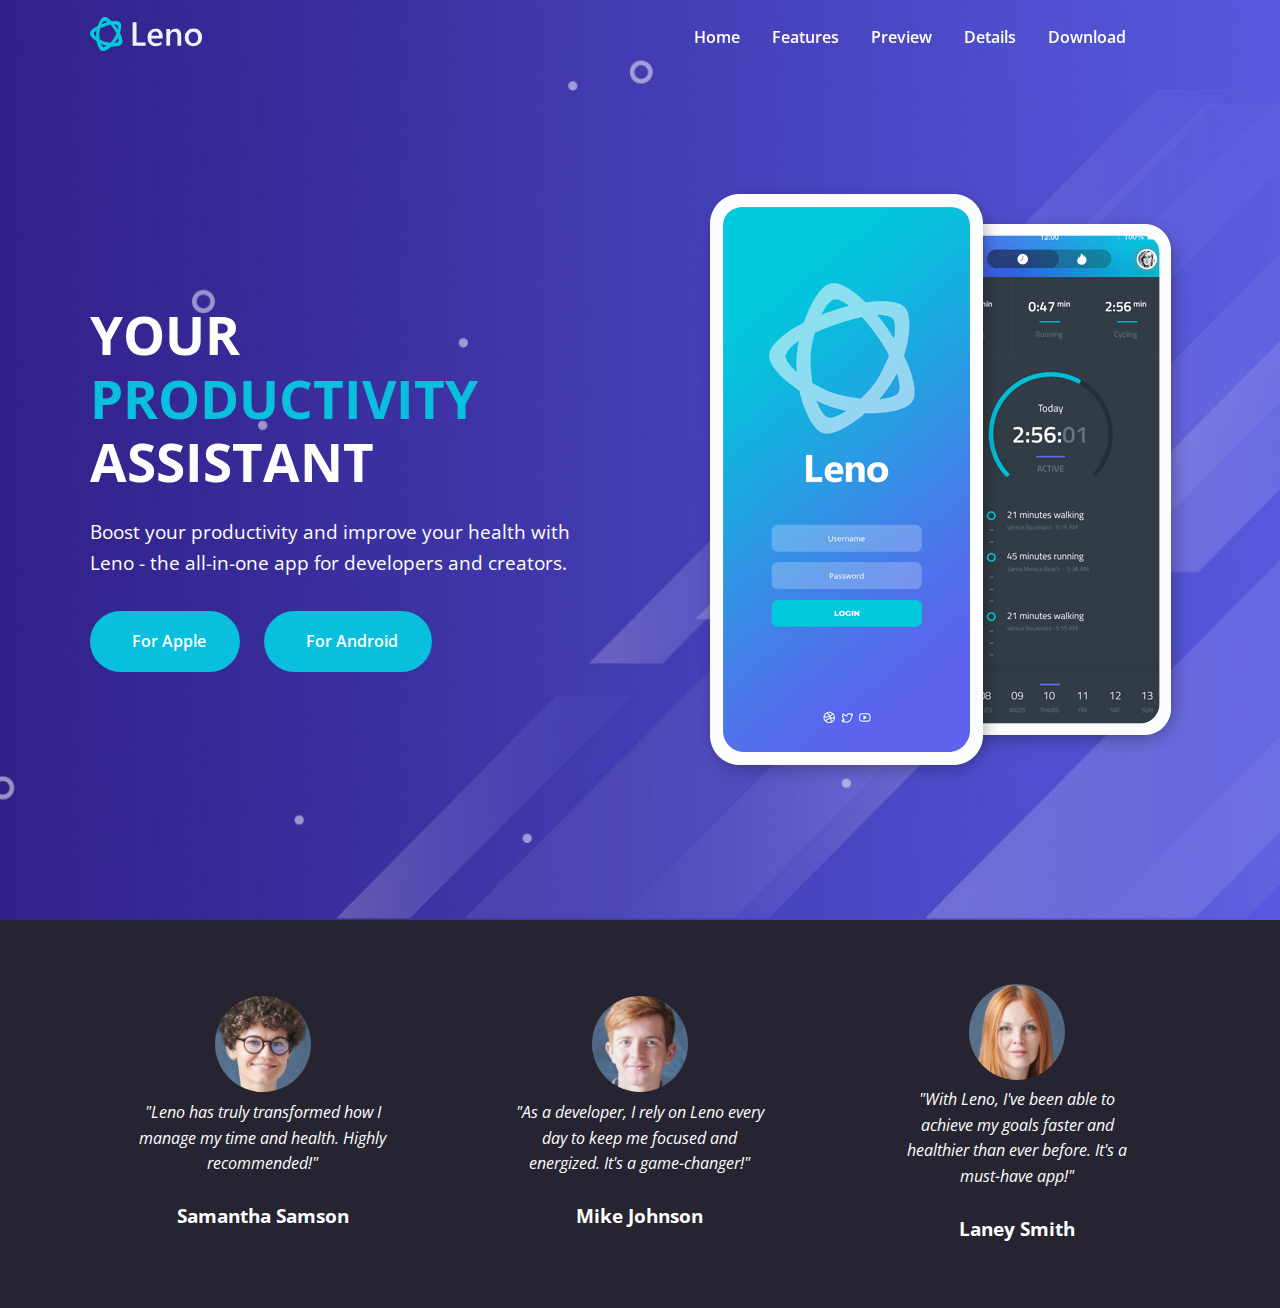
==== index.html @ 737c2b30 "feat: testimonials section added" ====
<!DOCTYPE html>
<html lang="en">

<head>
    <meta charset="UTF-8">
    <meta name="viewport" content="width=device-width, initial-scale=1.0">
    <link rel="preconnect" href="https://fonts.googleapis.com" />
    <link rel="preconnect" href="https://fonts.gstatic.com" crossorigin />
    <link href="https://fonts.googleapis.com/css2?family=Open+Sans:ital,wght@0,300..800;1,300..800&display=swap"
        rel="stylesheet" />
    <link rel="stylesheet" href="https://cdnjs.cloudflare.com/ajax/libs/font-awesome/6.5.1/css/all.min.css"
        integrity="sha512-DTOQO9RWCH3ppGqcWaEA1BIZOC6xxalwEsw9c2QQeAIftl+Vegovlnee1c9QX4TctnWMn13TZye+giMm8e2LwA=="
        crossorigin="anonymous" referrerpolicy="no-referrer" />
    <link rel="stylesheet" href="css/styles.css">
    <link rel="icon" href="images/favicon.png">
    <title>Leno App | Health & Productivity</title>
</head>

<body>
    <!-- Navbar -->
    <nav class="navbar">
        <div class="navbar__container container">
            <div class="navbar__logo">
                <img src="images/logo.svg" alt="Leno App">
            </div>

            <div class="navbar__menu">
                <ul class="navbar__menu-list">
                    <li class="navbar__menu-item">
                        <a href="#home" class="navbar__menu-link">Home</a>
                    </li>

                    <li class="navbar__menu-item">
                        <a href="#features" class="navbar__menu-link">Features</a>
                    </li>

                    <li class="navbar__menu-item">
                        <a href="#preview" class="navbar__menu-link">Preview</a>
                    </li>

                    <li class="navbar__menu-item">
                        <a href="#details" class="navbar__menu-link">Details</a>
                    </li>

                    <li class="navbar__menu-item">
                        <a href="#download" class="navbar__menu-link">Download</a>
                    </li>

                    <li class="navbar__menu-item">
                        <a href="#" class="navbar__menu-link navbar__menu-link--primary">
                            <i class="fa-brands fa-facebook"></i>
                        </a>
                    </li>

                    <li class="navbar__menu-item">
                        <a href="#" class="navbar__menu-link navbar__menu-link--primary">
                            <i class="fa-brands fa-twitter"></i>
                        </a>
                    </li>

                </ul>
            </div>

            <!-- Mobile Menu -->
            <div class="navbar__mobile-menu">
                <!-- Hamburger Button -->
                <div class="navbar__mobile-menu-toggle">
                    <i class="fas fa-bars fa-2x"></i>
                </div>

                <!-- Mobile Menu Items -->
                <div class="navbar__mobile-menu-items">
                    <ul class="navbar__mobile-menu-list">
                        <li class="navbar__mobile-menu-item">
                            <a href="#home" class="navbar__mobile-menu-link">Home</a>
                        </li>
                        <li class="navbar__mobile-menu-item">
                            <a href="#features" class="navbar__mobile-menu-link">Features</a>
                        </li>
                        <li class="navbar__mobile-menu-item">
                            <a href="#preview" class="navbar__mobile-menu-link">Preview</a>
                        </li>
                        <li class="navbar__mobile-menu-item">
                            <a href="#details" class="navbar__mobile-menu-link">Details</a>
                        </li>
                        <li class="navbar__mobile-menu-item">
                            <a href="#download" class="navbar__mobile-menu-link">Download</a>
                        </li>
                        <li class="navbar__mobile-menu-item">
                            <a href="#" class="navbar__mobile-menu-link navbar__mobile-menu-link--primary">
                                <i class="fa-brands fa-facebook fa-2x"></i>
                            </a>
                        </li>
                        <li class="navbar__mobile-menu-item">
                            <a href="#" class="navbar__mobile-menu-link navbar__mobile-menu-link--primary">
                                <i class="fa-brands fa-twitter fa-2x"></i>
                            </a>
                        </li>
                    </ul>
                </div>
            </div>
        </div>
    </nav>

    <!-- Hero -->
    <header class="hero">
        <div class="hero__container container">
            <div class="hero__content">
                <h1 class="hero__title">
                    Your <span class="hero__title--primary">productivity</span> assistant
                </h1>
                <p class="hero__description">Boost your productivity and improve your health with Leno - the all-in-one
                    app for developers and creators.</p>

                <div class="hero__buttons">
                    <a href="#download" class="hero__button btn">
                        <i class="fa-brands fa-apple"></i> For Apple
                    </a>
                    <a href="#download" class="hero__button btn">
                        <i class="fa-brands fa-android"></i> For Android
                    </a>
                </div>
            </div>

            <div class="hero__image">
                <img src="images/header-smartphones.png" alt="Leno App">
            </div>
        </div>
    </header>

    <!-- Testimonials -->
    <section class="testimonials" id="testimonials">
        <div class="testimonials__container container">
            <div class="testimonials__card">
                <div class="testimonials__card-image">
                    <img src="images/testimonial-1.jpg" alt="Testimonials 1">
                </div>
                <div class="testimonials__card-content">
                    <p class="testimonials__card-text">
                        "Leno has truly transformed how I manage my time and health. Highly recommended!"
                    </p>
                    <h3 class="testimonials__card-title">Samantha Samson</h3>
                </div>
            </div>

            <div class="testimonials__card">
                <div class="testimonials__card-image">
                    <img src="images/testimonial-2.jpg" alt="Testimonials 2">
                </div>
                <div class="testimonials__card-content">
                    <p class="testimonials__card-text">
                        "As a developer, I rely on Leno every day to keep me focused and energized. It's a
                        game-changer!"
                    </p>
                    <h3 class="testimonials__card-title">Mike Johnson</h3>
                </div>
            </div>

            <div class="testimonials__card">
                <div class="testimonials__card-image">
                    <img src="images/testimonial-3.jpg" alt="Testimonials 3">
                </div>
                <div class="testimonials__card-content">
                    <p class="testimonials__card-text">
                        "With Leno, I've been able to achieve my goals faster and healthier than ever before. It's a
                        must-have app!"
                    </p>
                    <h3 class="testimonials__card-title">Laney Smith</h3>
                </div>
            </div>
        </div>
    </section>
    <script src="js/script.js"></script>
</body>

</html>
---- css/styles.css ----
/* Reset */
*,
*::before,
*::after {
  margin: 0;
  padding: 0;
  box-sizing: border-box;
}

/* Variables */
:root {
  --primary-color: #08c0dd;
  --secondary-color: #262431;
  --tetiary-color: #2f2c3d;
}

html,
body {
  font-family: "Open Sans", sans-serif;
  background: var(--secondary-color);
  color: #fff;
  line-height: 1.6;
  scroll-behavior: smooth;
}

a {
  color: #fff;
  text-decoration: none;
}

ul {
  list-style: none;
}

/* Utility Classes */
.container {
  max-width: 1100px;
  margin: 0 auto;
}

.btn {
  padding: 0.5rem 2rem;
  background-color: var(--primary-color);
  border: 2px solid transparent;
  color: #fff;
  font-weight: 600;
  border-radius: 50px;
  transition: background-color 0.3s ease;
}

.btn:hover {
  background-color: var(--secondary-color);
  border: 2px solid var(--primary-color);
}

/* Navbar */
.navbar {
  padding: 1rem 2rem;
  background: transparent;
  position: fixed;
  top: 0;
  left: 0;
  right: 0;
  z-index: 1000;
  transition: background-color 0.3s ease-in-out;
}

.navbar__container {
  display: flex;
  justify-content: space-between;
  align-items: center;
}

.navbar__logo img {
  width: 112px;
  height: 36px;
}

.navbar.navbar--scroll {
  background-color: rgba(38, 36, 49, 0.8);
  backdrop-filter: blur(10px);
}

.navbar__menu-list {
  display: flex;
  align-items: center;
  gap: 2rem;
  font-weight: 600;
}

.navbar__mobile-menu-items {
  transform: translate(100%);
  position: absolute;
  top: 100%;
  left: 0;
  width: 100%;
  background: var(--secondary-color);
  opacity: 0.95;
  padding: 3rem 2rem;
  text-align: center;
  box-shadow: 0 2px 5px rgba(0, 0, 0, 0.1);
  transition: transform 0.3s ease;
  border-top: 1px solid rgba(255, 255, 255, 0.1);
}

.navbar__mobile-menu-list {
  display: flex;
  flex-direction: column;
  gap: 2rem;
  font-size: 1.2rem;
}

.navbar__menu-link:hover,
.navbar__mobile-menu-link:hover {
  color: var(--primary-color);
}

.navbar__menu-link--primary,
.navbar__mobile-menu-link--primary {
  color: var(--primary-color);
}

.navbar__menu-link--primary:hover,
.navbar__mobile-menu-link--primary:hover {
  color: #fff;
}

.navbar__mobile-menu {
  display: none;
  cursor: pointer;
}

/* Hero */
.hero {
  padding: 11.5rem 2rem 8rem;
  background: linear-gradient(rgba(0, 0, 0, 0), rgba(0, 0, 0, 0)),
    url("../images/header-background.jpg") center center/cover no-repeat;
}

.hero__container {
  display: flex;
  justify-content: space-between;
  align-items: center;
  gap: 2rem;
}

.hero__content {
  max-width: 500px;
}

.hero__title {
  font-size: 3.3rem;
  text-transform: uppercase;
  font-weight: 700;
  line-height: 1.2;
}

.hero__title--primary {
  color: var(--primary-color);
}

.hero__description {
  margin-top: 1.5rem;
  font-size: 1.2rem;
  line-height: 1.6;
}

.hero__image img {
  width: 100%;
  max-width: 500px;
}

.hero__buttons {
  display: flex;
  align-items: center;
  gap: 1.5rem;
  margin-top: 2rem;
}

.hero__button {
  padding: 1rem 2rem;
}

.hero__button i {
  margin-right: 0.5rem;
}

/* Testimonials */
.testimonials {
  padding: 4rem 2rem;
  text-align: center;
}

.testimonials__container {
  display: grid;
  grid-template-columns: repeat(3, 1fr);
  gap: 2rem;
  align-items: center;
  justify-content: center;
}

.testimonials__card {
  padding: 0 3rem;
}

.testimonials__card-image img {
  width: 96px;
  height: 96px;
  margin-right: auto;
  margin-left: auto;
  border-radius: 50%;
}

.testimonials__card-text {
  font-style: italic;
  margin-bottom: 1.5rem;
}

/* Screens less than 992px */
@media (max-width: 992px) {
  .hero {
    padding-top: 10rem;
    text-align: center;
  }

  .hero__container {
    flex-direction: column;
  }

  .hero__title {
    font-size: 2.3rem;
  }

  .hero .hero__buttons {
    flex-direction: column;
    gap: 1rem;
    margin: 3rem auto;
  }

  .hero .hero__button {
    width: 100%;
  }

  .testimonials__container {
    grid-template-columns: repeat(2, 1fr);
  }

  .testimonials__card {
    padding: 0 1.5rem;
  }

  .testimonials__card:nth-child(3) {
    display: none;
  }
}

/* Screens less than 768px */
@media screen and (max-width: 768px) {
  .navbar__menu {
    display: none;
  }

  .navbar__mobile-menu {
    display: block;
  }

  .navbar__mobile-menu-toggle {
    display: block;
    padding: 10px;
  }

  .navbar__mobile-menu-items.active {
    transform: translateX(0);
  }

  .testimonials__container {
    grid-template-columns: 1fr;
  }

  .testimonials__card:nth-child(2) {
    display: none;
  }
}
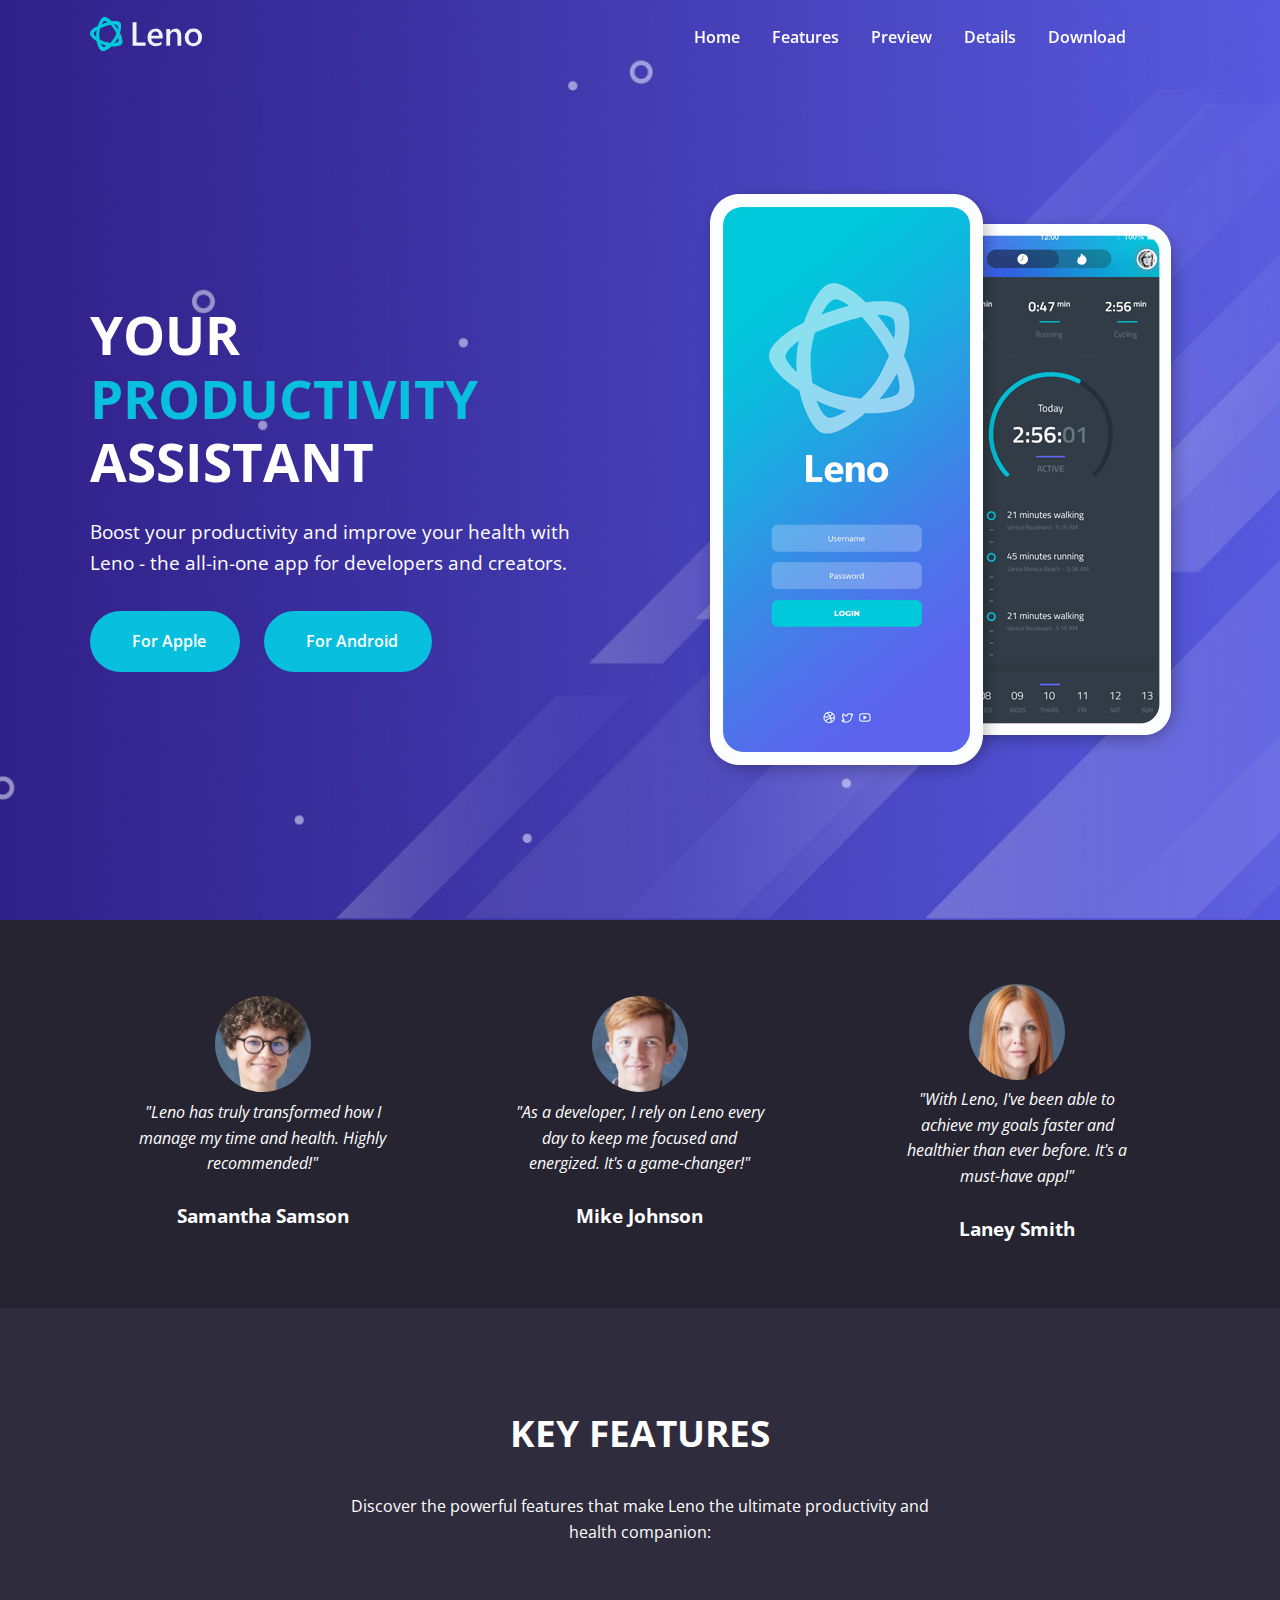
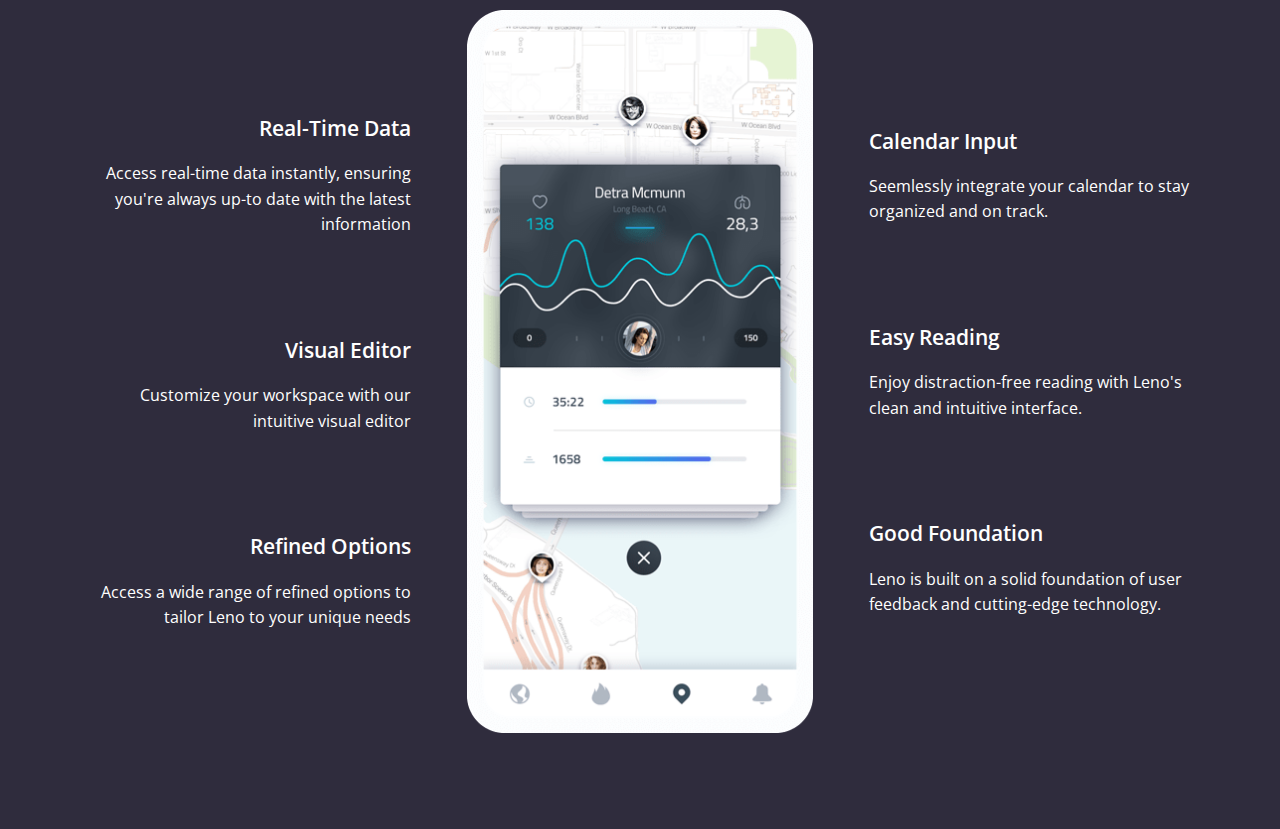
==== commit 61e10404: "feat: features section added" ====
--- a/index.html
+++ b/index.html
@@ -170,6 +170,93 @@
             </div>
         </div>
     </section>
+
+    <!-- Features -->
+    <section class="features" id="features">
+        <div class="features__container container">
+            <div class="features__content">
+                <h2 class="features__title">Key Features</h2>
+                <p class="features__description">Discover the powerful features that make Leno the ultimate productivity
+                    and health companion:</p>
+
+                <div class="features__grid">
+                    <div class="features__grid-column features__grid-column-left">
+                        <div class="features__grid-item">
+                            <div class="features__grid-item-text">
+                                <h4 class="features__grid-item-text-title">Real-Time Data</h4>
+                                <p class="features__grid-item-text-description">Access real-time data instantly,
+                                    ensuring you're always up-to date with the latest information</p>
+                            </div>
+                            <div class="features__grid-item-icon">
+                                <i class="fas fa-rocket fa-4x"></i>
+                            </div>
+                        </div>
+
+                        <div class="features__grid-item">
+                            <div class="features__grid-item-text">
+                                <h4 class="features__grid-item-text-title">Visual Editor</h4>
+                                <p class="features__grid-item-text-description">Customize your workspace with our
+                                    intuitive visual editor</p>
+                            </div>
+                            <div class="features__grid-item-icon">
+                                <i class="fas fa-code fa-4x"></i>
+                            </div>
+                        </div>
+
+                        <div class="features__grid-item">
+                            <div class="features__grid-item-text">
+                                <h4 class="features__grid-item-text-title">Refined Options</h4>
+                                <p class="features__grid-item-text-description">Access a wide range of refined options
+                                    to tailor Leno to your unique needs</p>
+                            </div>
+                            <div class="features__grid-item-icon">
+                                <i class="fas fa-gem fa-4x"></i>
+                            </div>
+                        </div>
+                    </div>
+
+                    <div class="features__grid-column features__grid-column-center">
+                        <img src="images/features-smartphone-1.png" alt="">
+                    </div>
+
+                    <div class="features__grid-column features__grid-column-right">
+                        <div class="features__grid-item">
+                            <div class="features__grid-item-text">
+                                <h4 class="features__grid-item-text-title">Calendar Input</h4>
+                                <p class="features__grid-item-text-description">Seemlessly integrate your calendar to
+                                    stay organized and on track.
+                            </div>
+                            <div class="features__grid-item-icon">
+                                <i class="fas fa-calendar fa-4x"></i>
+                            </div>
+                        </div>
+
+                        <div class="features__grid-item">
+                            <div class="features__grid-item-text">
+                                <h4 class="features__grid-item-text-title">Easy Reading</h4>
+                                <p class="features__grid-item-text-description">Enjoy distraction-free reading with
+                                    Leno's clean and intuitive interface.
+                            </div>
+                            <div class="features__grid-item-icon">
+                                <i class="fas fa-book fa-4x"></i>
+                            </div>
+                        </div>
+
+                        <div class="features__grid-item">
+                            <div class="features__grid-item-text">
+                                <h4 class="features__grid-item-text-title">Good Foundation</h4>
+                                <p class="features__grid-item-text-description">Leno is built on a solid foundation of
+                                    user feedback and cutting-edge technology.
+                            </div>
+                            <div class="features__grid-item-icon">
+                                <i class="fas fa-cube fa-4x"></i>
+                            </div>
+                        </div>
+                    </div>
+                </div>
+            </div>
+        </div>
+    </section>
     <script src="js/script.js"></script>
 </body>
 
--- a/css/styles.css
+++ b/css/styles.css
@@ -216,6 +216,72 @@
   margin-bottom: 1.5rem;
 }
 
+/* Features */
+.features {
+  background-color: var(--tetiary-color);
+  padding: 6rem 2rem;
+}
+
+.features__container {
+  text-align: center;
+}
+
+.features__title {
+  font-size: 2.3rem;
+  margin-bottom: 2rem;
+  text-transform: uppercase;
+}
+
+.features__description {
+  max-width: 600px;
+  margin: 1rem auto 4rem;
+}
+
+.features__grid {
+  display: grid;
+  grid-template-columns: repeat(3, 1fr);
+  gap: 2rem;
+}
+
+.features__grid-column {
+  display: flex;
+  flex-direction: column;
+  align-items: center;
+  justify-content: center;
+  gap: 6rem;
+}
+
+.features__grid-item {
+  display: flex;
+  gap: 1.5rem;
+  align-items: center;
+  justify-content: start;
+  text-align: right;
+}
+
+.features__grid-item-text-title {
+  font-size: 1.3rem;
+  font-weight: 600;
+  margin-bottom: 1rem;
+}
+
+.features__grid-item-icon {
+  margin-top: 2rem;
+}
+
+.features__grid-item i {
+  color: var(--primary-color);
+}
+
+.features__grid-column-center img {
+  width: 100%;
+}
+
+.features__grid-column-right .features__grid-item {
+  flex-direction: row-reverse;
+  text-align: left;
+}
+
 /* Screens less than 992px */
 @media (max-width: 992px) {
   .hero {
@@ -252,6 +318,44 @@
   .testimonials__card:nth-child(3) {
     display: none;
   }
+
+  .features__grid {
+    grid-template-columns: 1fr;
+  }
+
+  .features__grid-column {
+    gap: 3rem;
+  }
+
+  .features__grid-column-left,
+  .features__grid-column-right {
+    order: 2;
+    margin-bottom: 2rem;
+  }
+
+  .features__grid-column-center {
+    order: 1;
+    margin-bottom: 3rem;
+  }
+
+  .features__grid-item {
+    text-align: center;
+    flex-direction: column-reverse;
+    max-width: 400px;
+  }
+
+  .features__grid-column-right .features__grid-item {
+    text-align: center;
+    flex-direction: column-reverse;
+  }
+
+  .features__grid-item-icon {
+    margin: 0 auto;
+  }
+
+  .features__grid-column-center img {
+    max-width: 300px;
+  }
 }
 
 /* Screens less than 768px */
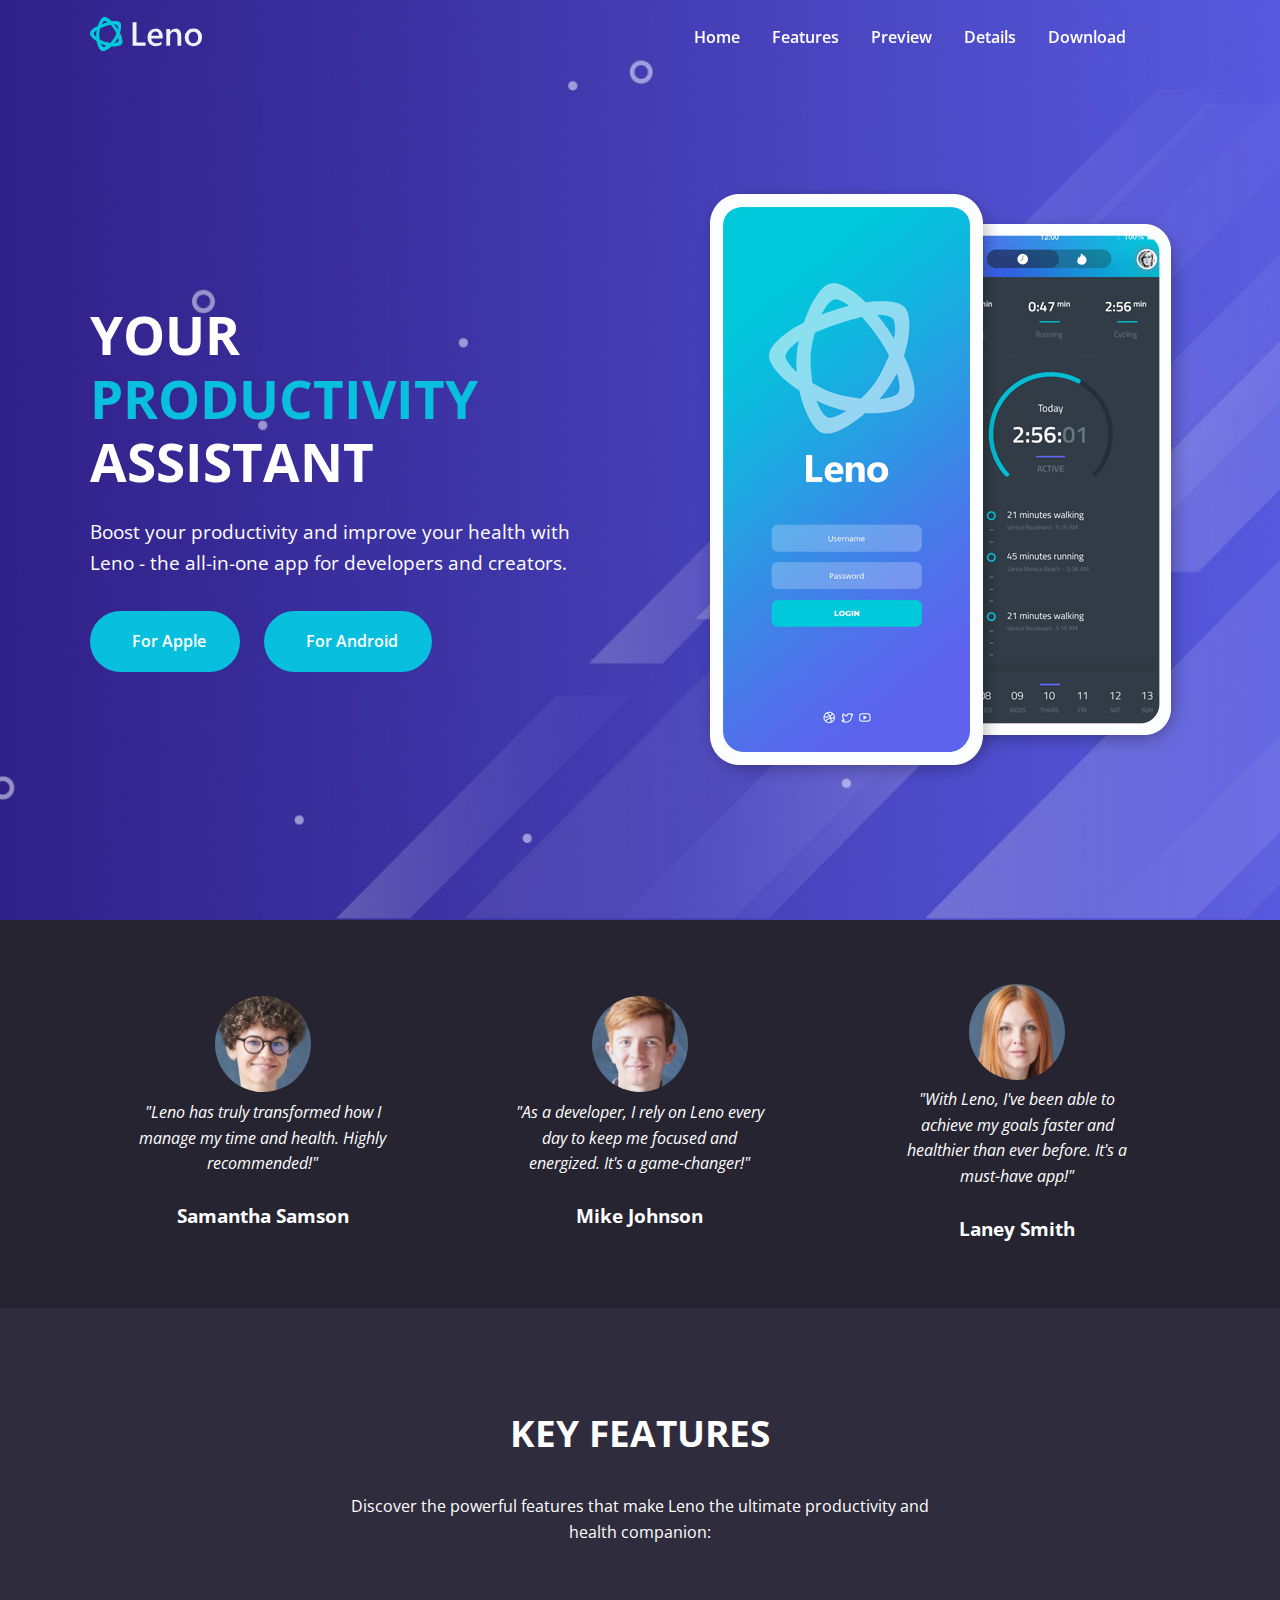
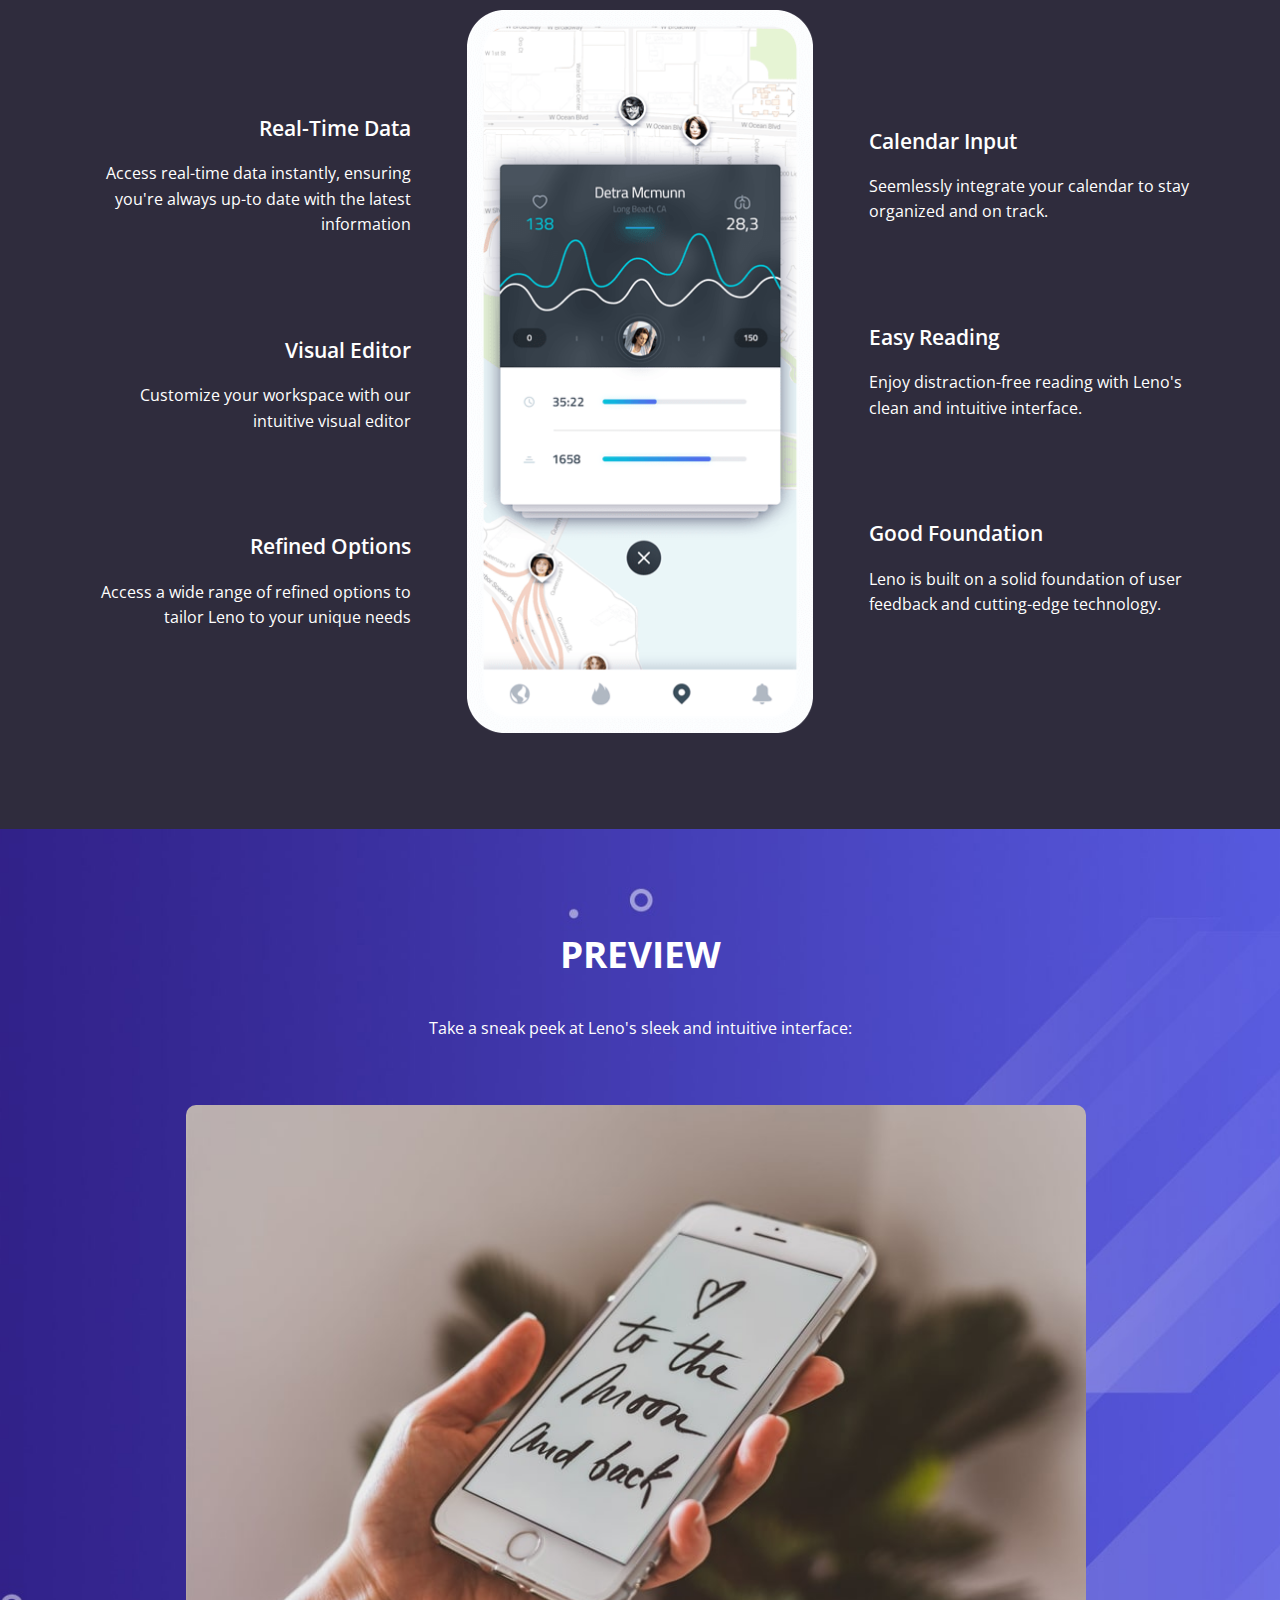
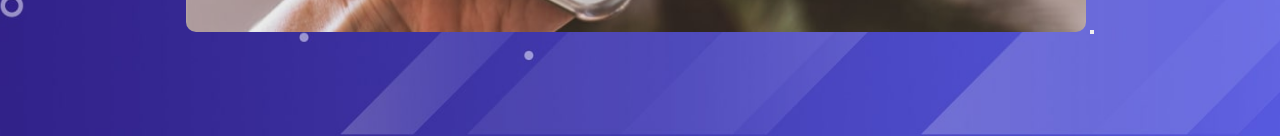
==== commit ab1f012e: "feat: preview section added" ====
--- a/index.html
+++ b/index.html
@@ -257,6 +257,27 @@
             </div>
         </div>
     </section>
+
+    <!-- Preview -->
+    <section class="preview" id="preview">
+        <div class="preview__container container">
+            <div class="preview__content">
+                <h2 class="preview__title">Preview</h2>
+                <p class="preview__description">Take a sneak peek at Leno's sleek and intuitive interface:</p>
+                <div class="preview__image-container">
+                    <div class="preview__video-wrapper">
+                        <img src="images/video-frame.jpg" alt="alternative">
+
+                        <button class="preview__video-button">
+                            <span class="preview__video-play-button">
+                                <span></span>
+                            </span>
+                        </button>
+                    </div>
+                </div>
+            </div>
+        </div>
+    </section>
     <script src="js/script.js"></script>
 </body>
 
--- a/css/styles.css
+++ b/css/styles.css
@@ -282,6 +282,38 @@
   text-align: left;
 }
 
+/* Preview */
+.preview {
+  background: url("../images/video-background.jpg") center center/cover
+    no-repeat;
+}
+
+.preview__container {
+  padding: 6rem 2rem;
+  text-align: center;
+}
+
+.preview__title {
+  font-size: 2.3rem;
+  margin-bottom: 2rem;
+  text-transform: uppercase;
+}
+
+.preview__description {
+  max-width: 600px;
+  margin: 1rem auto 4rem;
+}
+
+.preview__vide-wrapper {
+  position: relative;
+}
+
+.preview__video-wrapper img {
+  width: 100%;
+  max-width: 900px;
+  border-radius: 10px;
+}
+
 /* Screens less than 992px */
 @media (max-width: 992px) {
   .hero {
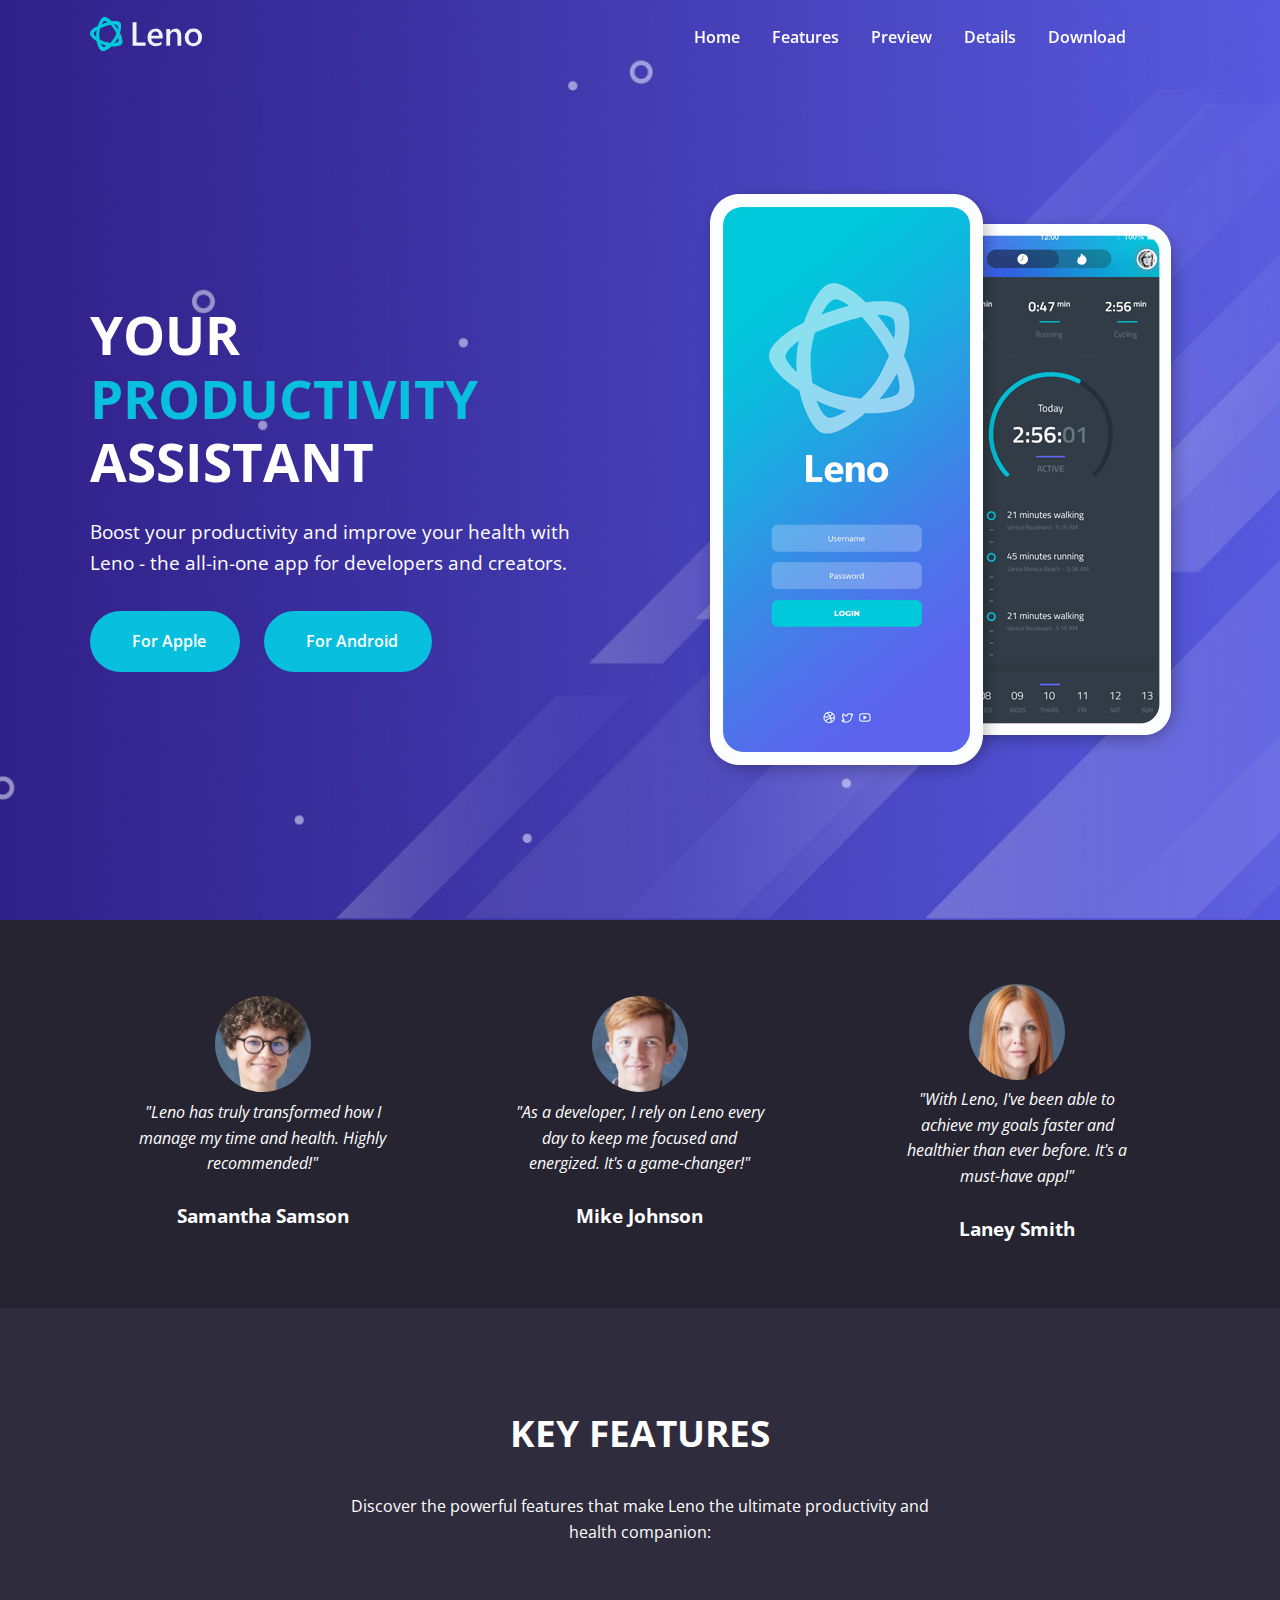
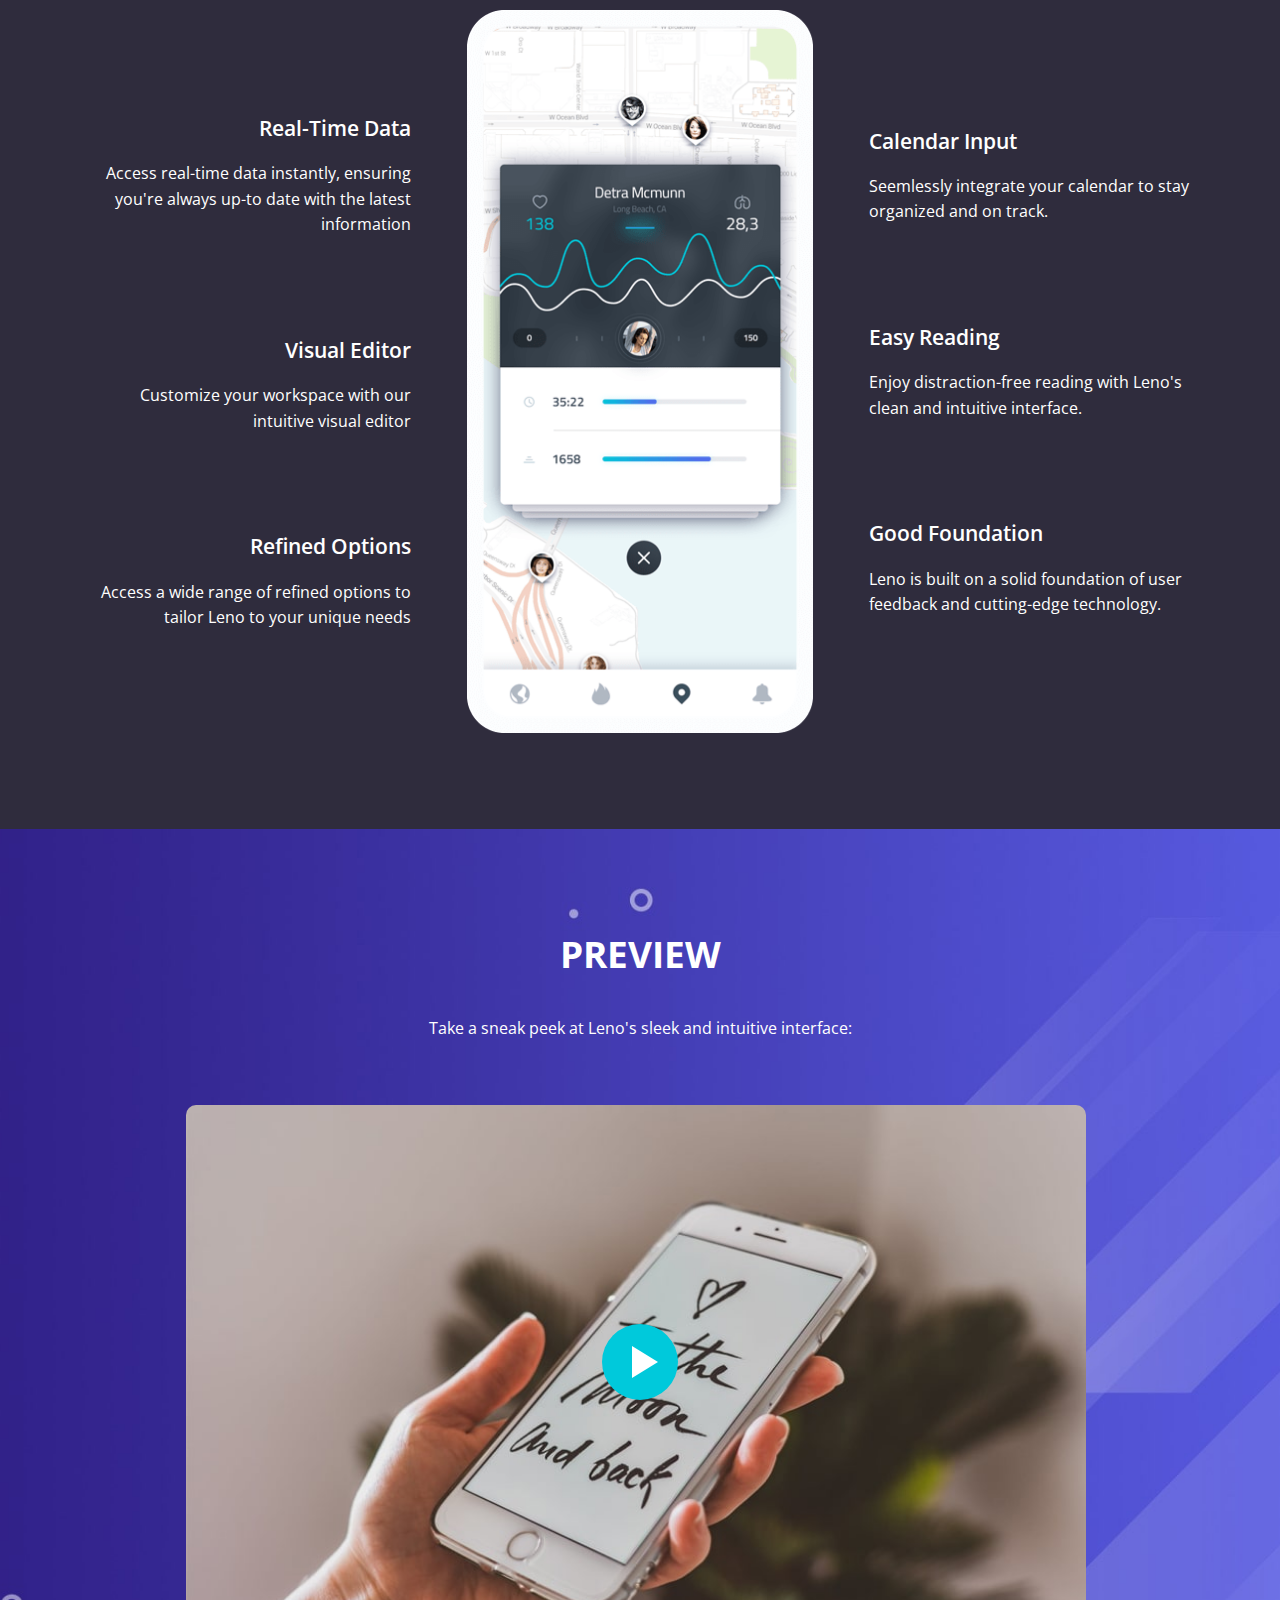
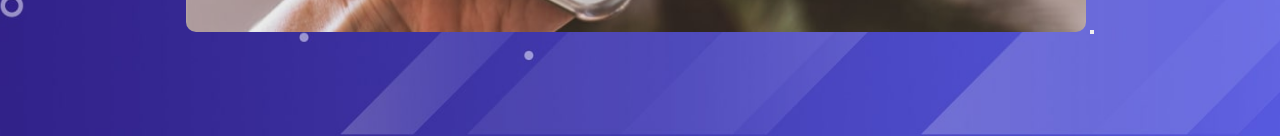
==== commit 08b2ee31: "feat: modal added" ====
--- a/index.html
+++ b/index.html
@@ -258,6 +258,15 @@
         </div>
     </section>
 
+
+    <!-- Modal -->
+    <div id="videoModal" class="modal">
+        <div class="modal__content">
+            <span class="modal__close-button">&times;</span>
+            <iframe src="" id="videoPlayer" height="315" width="560" frameborder="0" allowfullscreen></iframe>
+        </div>
+    </div>
+
     <!-- Preview -->
     <section class="preview" id="preview">
         <div class="preview__container container">
--- a/css/styles.css
+++ b/css/styles.css
@@ -304,7 +304,7 @@
   margin: 1rem auto 4rem;
 }
 
-.preview__vide-wrapper {
+.preview__video-wrapper {
   position: relative;
 }
 
@@ -312,6 +312,107 @@
   width: 100%;
   max-width: 900px;
   border-radius: 10px;
+}
+
+/* Play Button */
+.preview__video-play-button {
+  position: absolute;
+  z-index: 10;
+  top: 48%;
+  left: 50%;
+  display: block;
+  box-sizing: content-box;
+  width: 2rem;
+  height: 2.75rem;
+  padding: 1.125rem 1.25rem 1.125rem 1.75rem;
+  border-radius: 50%;
+  cursor: pointer;
+  transform: translateX(-50%) translateY(-50%);
+}
+
+.preview__video-play-button::after {
+  content: "";
+  position: absolute;
+  z-index: 1;
+  top: 50%;
+  left: 50%;
+  display: block;
+  width: 4.375rem;
+  height: 4.375rem;
+  border-radius: 50%;
+  background: #00c9db;
+  transition: all 200ms;
+  transform: translateX(-50%) translateY(-50%);
+}
+
+.preview__video-play-button span {
+  position: relative;
+  display: block;
+  z-index: 3;
+  top: 0.375rem;
+  left: 0.25rem;
+  width: 0;
+  height: 0;
+  border-left: 1.625rem solid #fff;
+  border-top: 1rem solid transparent;
+  border-bottom: 1rem solid transparent;
+}
+
+.preview__video-play-button::before {
+  content: "";
+  position: absolute;
+  z-index: 0;
+  top: 50%;
+  left: 50%;
+  display: block;
+  width: 4.75rem;
+  height: 4.75rem;
+  border-radius: 50%;
+  background: #00c9db;
+  animation: pulse-border 1500ms ease-out infinite;
+  transform: translateX(-50%) translateY(-50%);
+}
+
+@keyframes pulse-border {
+  0% {
+    transform: translateX(-50%) translateY(-50%) translateZ(0) scale(1);
+    opacity: 1;
+  }
+  100% {
+    transform: translateX(-50%) translateY(-50%) translateZ(0) scale(1.5);
+    opacity: 0;
+  }
+}
+
+/* Modal */
+.modal {
+  display: none;
+  position: fixed;
+  z-index: 999;
+  left: 0;
+  top: 0;
+  width: 100%;
+  height: 100%;
+  overflow: auto;
+  background-color: rgba(0, 0, 0, 0.5);
+}
+
+.modal__content {
+  background-color: rgba(0, 0, 0, 0.5);
+  margin: 10% auto;
+  padding: 20px;
+  border: 1px solid #888;
+  border-radius: 10px;
+  max-width: 600px;
+  position: relative;
+}
+
+.modal__close-button {
+  position: absolute;
+  top: 10px;
+  right: 20px;
+  font-size: 40px;
+  cursor: pointer;
 }
 
 /* Screens less than 992px */
@@ -416,4 +517,14 @@
   .testimonials__card:nth-child(2) {
     display: none;
   }
-}
+
+  .modal__content {
+    margin: 40% auto;
+    padding: 10px;
+    width: 90%;
+  }
+
+  .modal__content iframe {
+    width: 100%;
+  }
+}
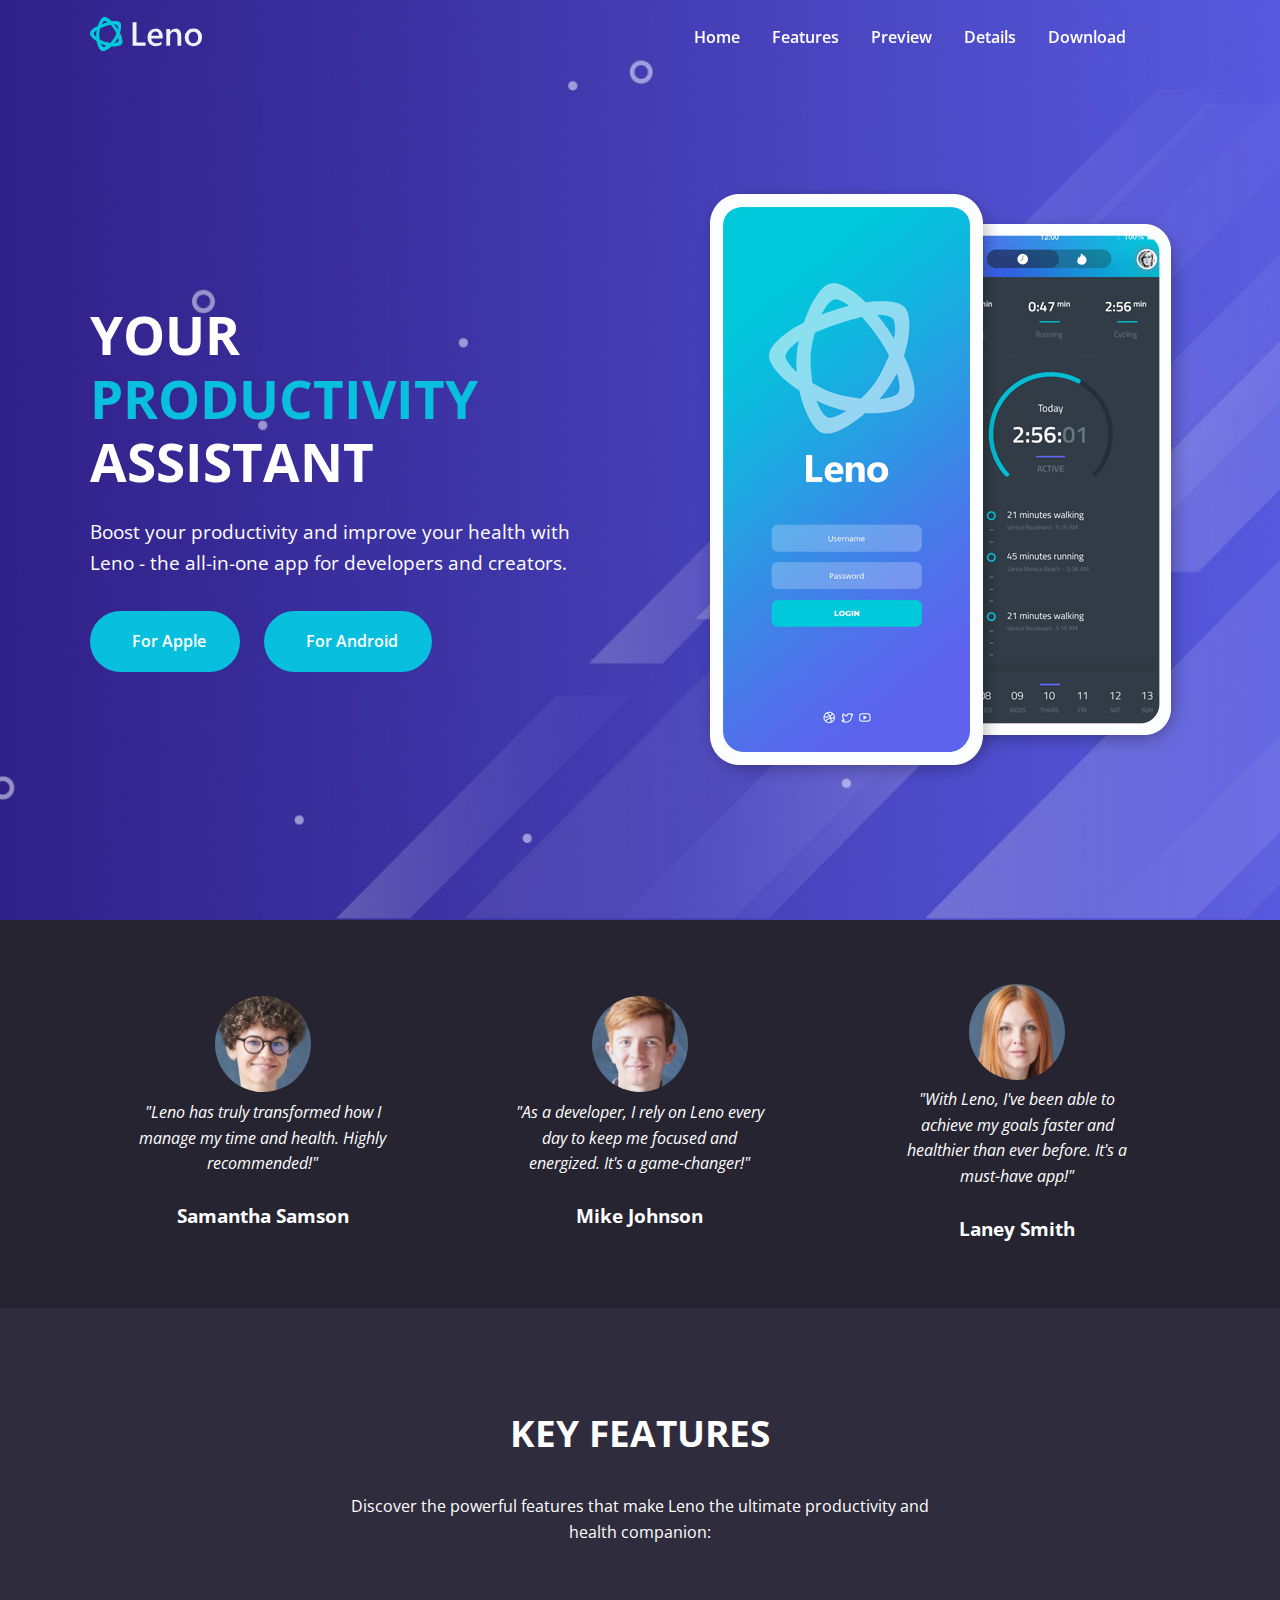
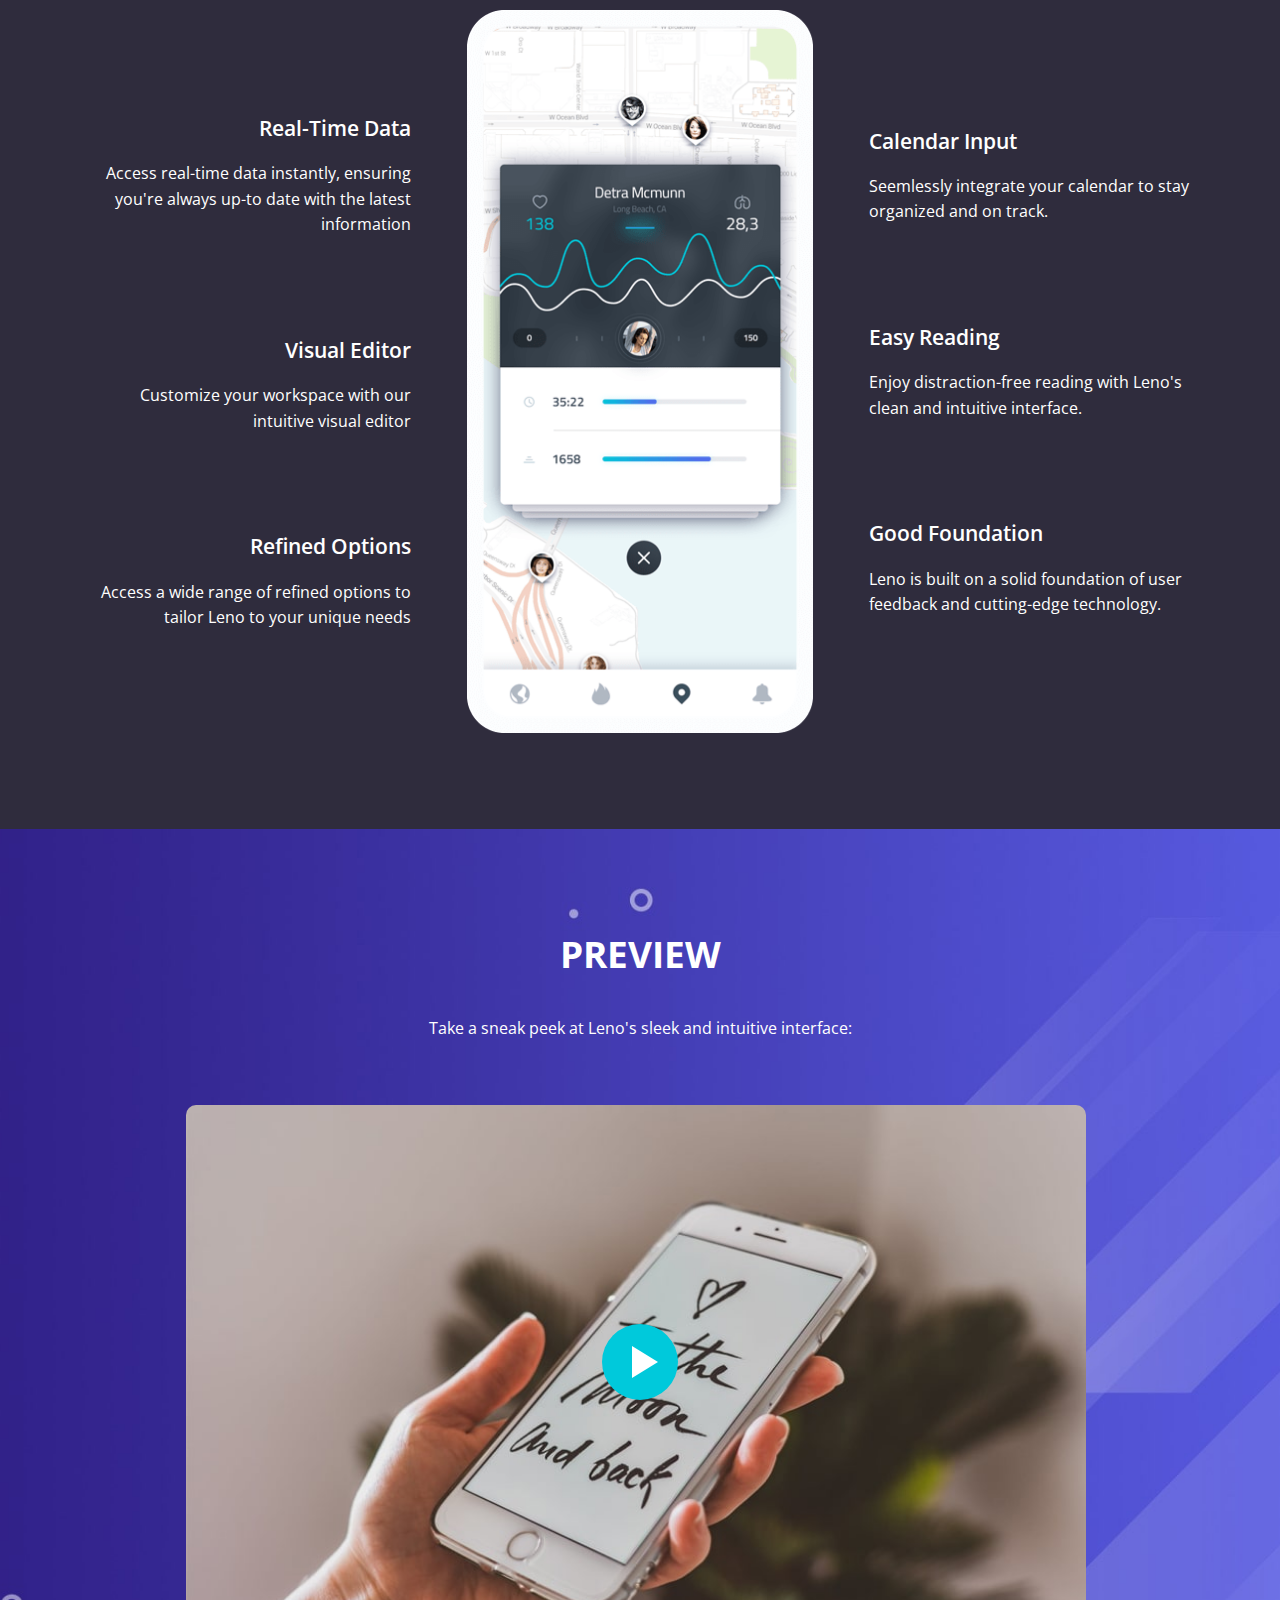
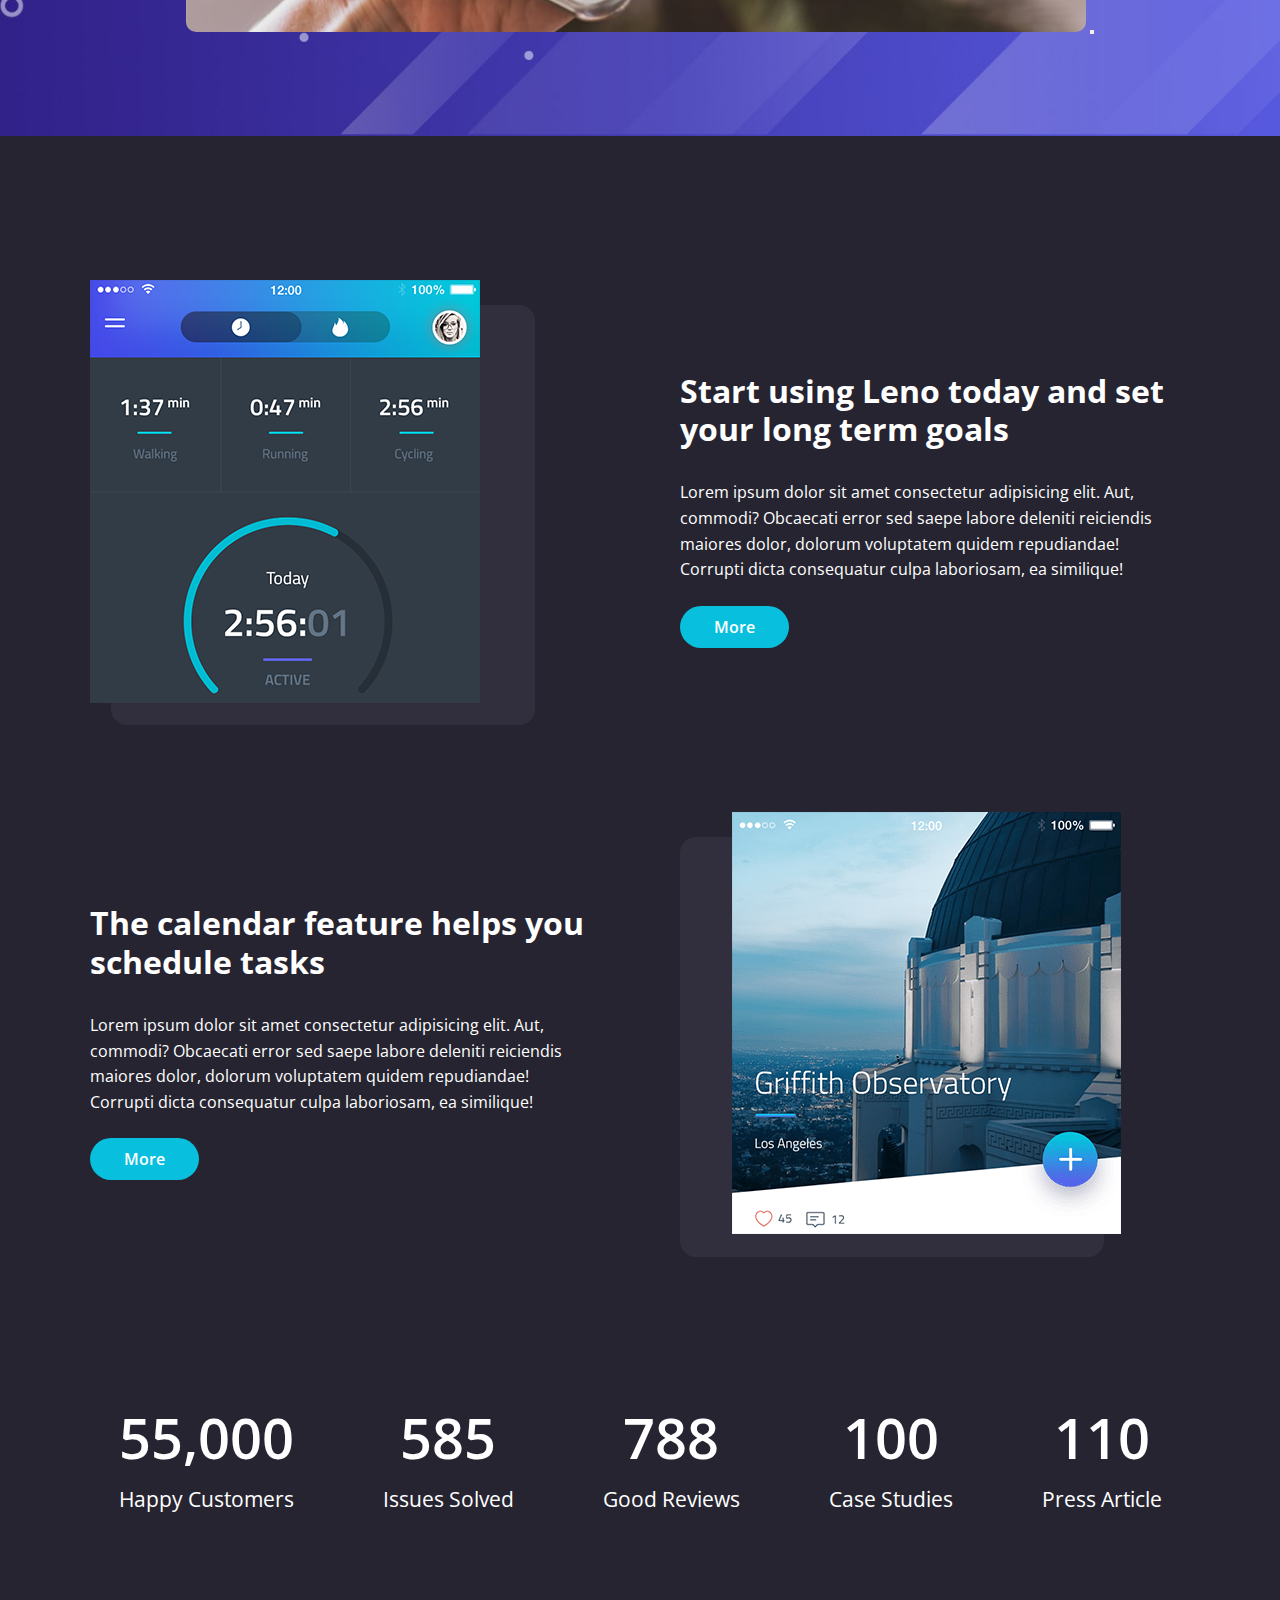
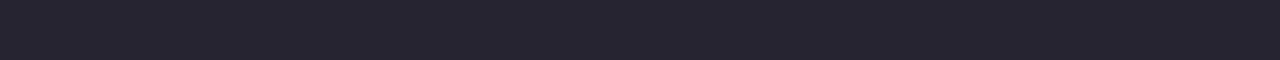
==== commit b78cb354: "feat: details section added" ====
--- a/index.html
+++ b/index.html
@@ -287,6 +287,76 @@
             </div>
         </div>
     </section>
+
+    <!-- Details -->
+    <section class="details" id="details">
+        <div class="details__container container">
+            <div class="details__grid">
+                <div class="details__grid-image">
+                    <img src="images/details-1.png" alt="Leno App">
+                </div>
+
+                <div class="details__grid-content">
+                    <h3 class="details__grid-heading">Start using Leno today and set your long term goals</h3>
+                    <p class="details__grid-description">
+                        Lorem ipsum dolor sit amet consectetur adipisicing elit. Aut, commodi? Obcaecati error sed saepe
+                        labore deleniti reiciendis maiores dolor, dolorum voluptatem quidem repudiandae! Corrupti dicta
+                        consequatur culpa laboriosam, ea similique!
+                    </p>
+                    <a href="details.html" class="details__grid-button btn">More</a>
+                </div>
+
+                <div class="details__grid-content">
+                    <h3 class="details__grid-heading">The calendar feature helps you schedule tasks</h3>
+                    <p class="details__grid-description">
+                        Lorem ipsum dolor sit amet consectetur adipisicing elit. Aut, commodi? Obcaecati error sed saepe
+                        labore deleniti reiciendis maiores dolor, dolorum voluptatem quidem repudiandae! Corrupti dicta
+                        consequatur culpa laboriosam, ea similique!
+                    </p>
+                    <a href="details.html" class="details__grid-button btn">More</a>
+                </div>
+
+                <div class="details__grid-image">
+                    <img src="images/details-2.png" alt="Leno App">
+                </div>
+            </div>
+
+            <div class="details__icons">
+                <div class="details__icons-item">
+                    <i class="fas fa-users fa-4x"></i>
+
+                    <div class="details__icons-amount">55,000</div>
+                    <h4 class="details__icons-title">Happy Customers</h4>
+                </div>
+                <div class="details__icons-item">
+                    <i class="fas fa-code fa-4x"></i>
+
+                    <div class="details__icons-amount">585</div>
+                    <h4 class="details__icons-title">Issues Solved</h4>
+                </div>
+                <div class="details__icons-item">
+                    <i class="fas fa-comments fa-4x"></i>
+
+                    <div class="details__icons-amount">788</div>
+                    <h4 class="details__icons-title">Good Reviews</h4>
+                </div>
+                <div class="details__icons-item">
+                    <i class="fas fa-rocket fa-4x"></i>
+
+                    <div class="details__icons-amount">100</div>
+                    <h4 class="details__icons-title">Case Studies</h4>
+                </div>
+                <div class="details__icons-item">
+                    <i class="fas fa-edit fa-4x"></i>
+
+                    <div class="details__icons-amount">110</div>
+                    <h4 class="details__icons-title">Press Article</h4>
+                </div>
+            </div>
+
+
+        </div>
+    </section>
     <script src="js/script.js"></script>
 </body>
 
--- a/css/styles.css
+++ b/css/styles.css
@@ -415,6 +415,58 @@
   cursor: pointer;
 }
 
+/* Details */
+.details {
+  padding: 9rem 2rem;
+}
+
+.details__grid {
+  display: grid;
+  grid-template-columns: repeat(2, 1fr);
+  gap: 5rem;
+  align-items: center;
+  justify-content: center;
+}
+
+.details__grid-content {
+  max-width: 500px;
+  width: 100%;
+}
+
+.details__grid-heading {
+  font-size: 2rem;
+  margin-bottom: 2rem;
+  line-height: 1.2;
+}
+
+.details__grid-description {
+  margin-bottom: 2rem;
+  line-height: 1.6;
+}
+
+.details__icons {
+  margin-top: 8rem;
+  display: flex;
+  gap: 2rem;
+  justify-content: space-around;
+  text-align: center;
+}
+
+.details__icons i {
+  color: var(--primary-color);
+  margin-bottom: 1rem;
+}
+
+.details__icons-amount {
+  font-size: 3.5rem;
+  font-weight: 600;
+}
+
+.details__icons-title {
+  font-size: 1.3rem;
+  font-weight: 400;
+}
+
 /* Screens less than 992px */
 @media (max-width: 992px) {
   .hero {
@@ -489,6 +541,28 @@
   .features__grid-column-center img {
     max-width: 300px;
   }
+
+  .details__grid {
+    grid-template-columns: 1fr;
+    text-align: center;
+  }
+
+  .details__grid-image img {
+    max-width: 400px;
+    width: 100%;
+  }
+
+  .details__grid-content {
+    max-width: 400px;
+    width: 100%;
+    margin: 0 auto;
+  }
+
+  .details__icons {
+    flex-direction: column;
+    gap: 2rem;
+    margin-top: 4rem;
+  }
 }
 
 /* Screens less than 768px */
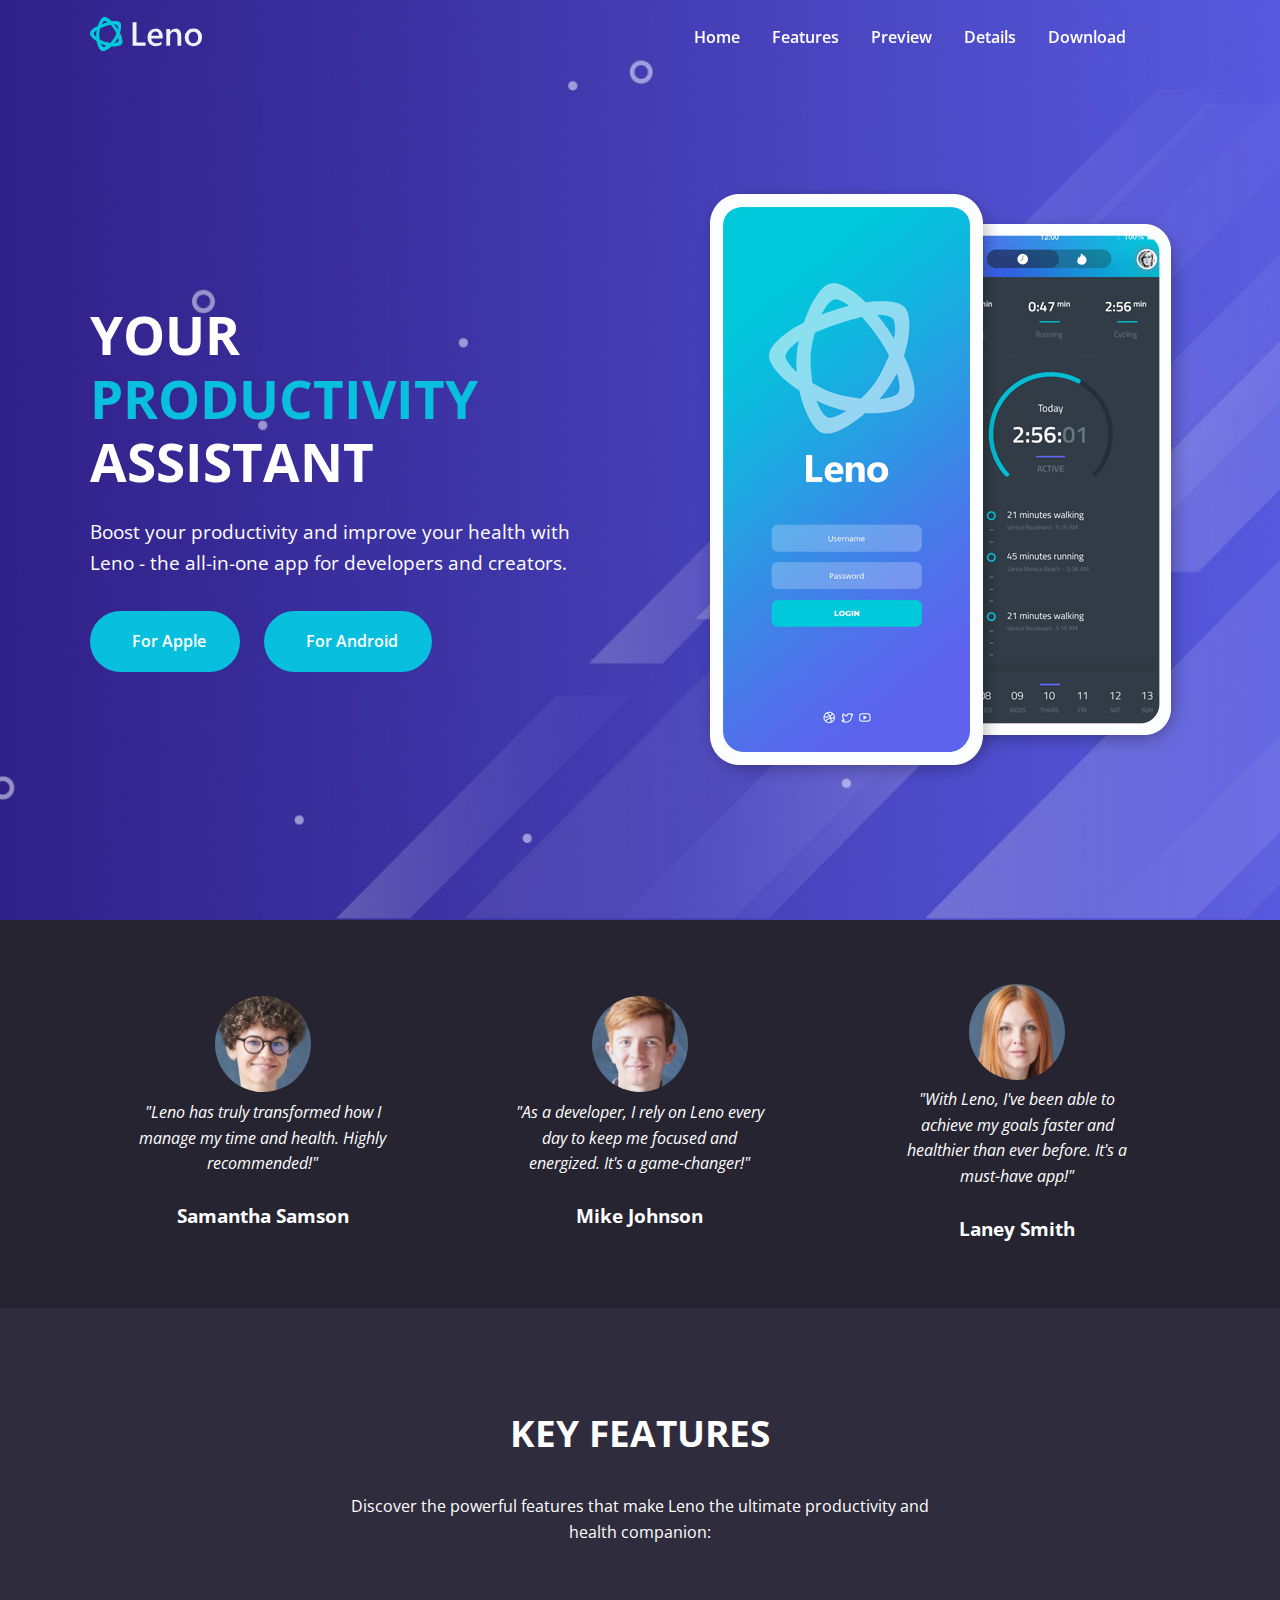
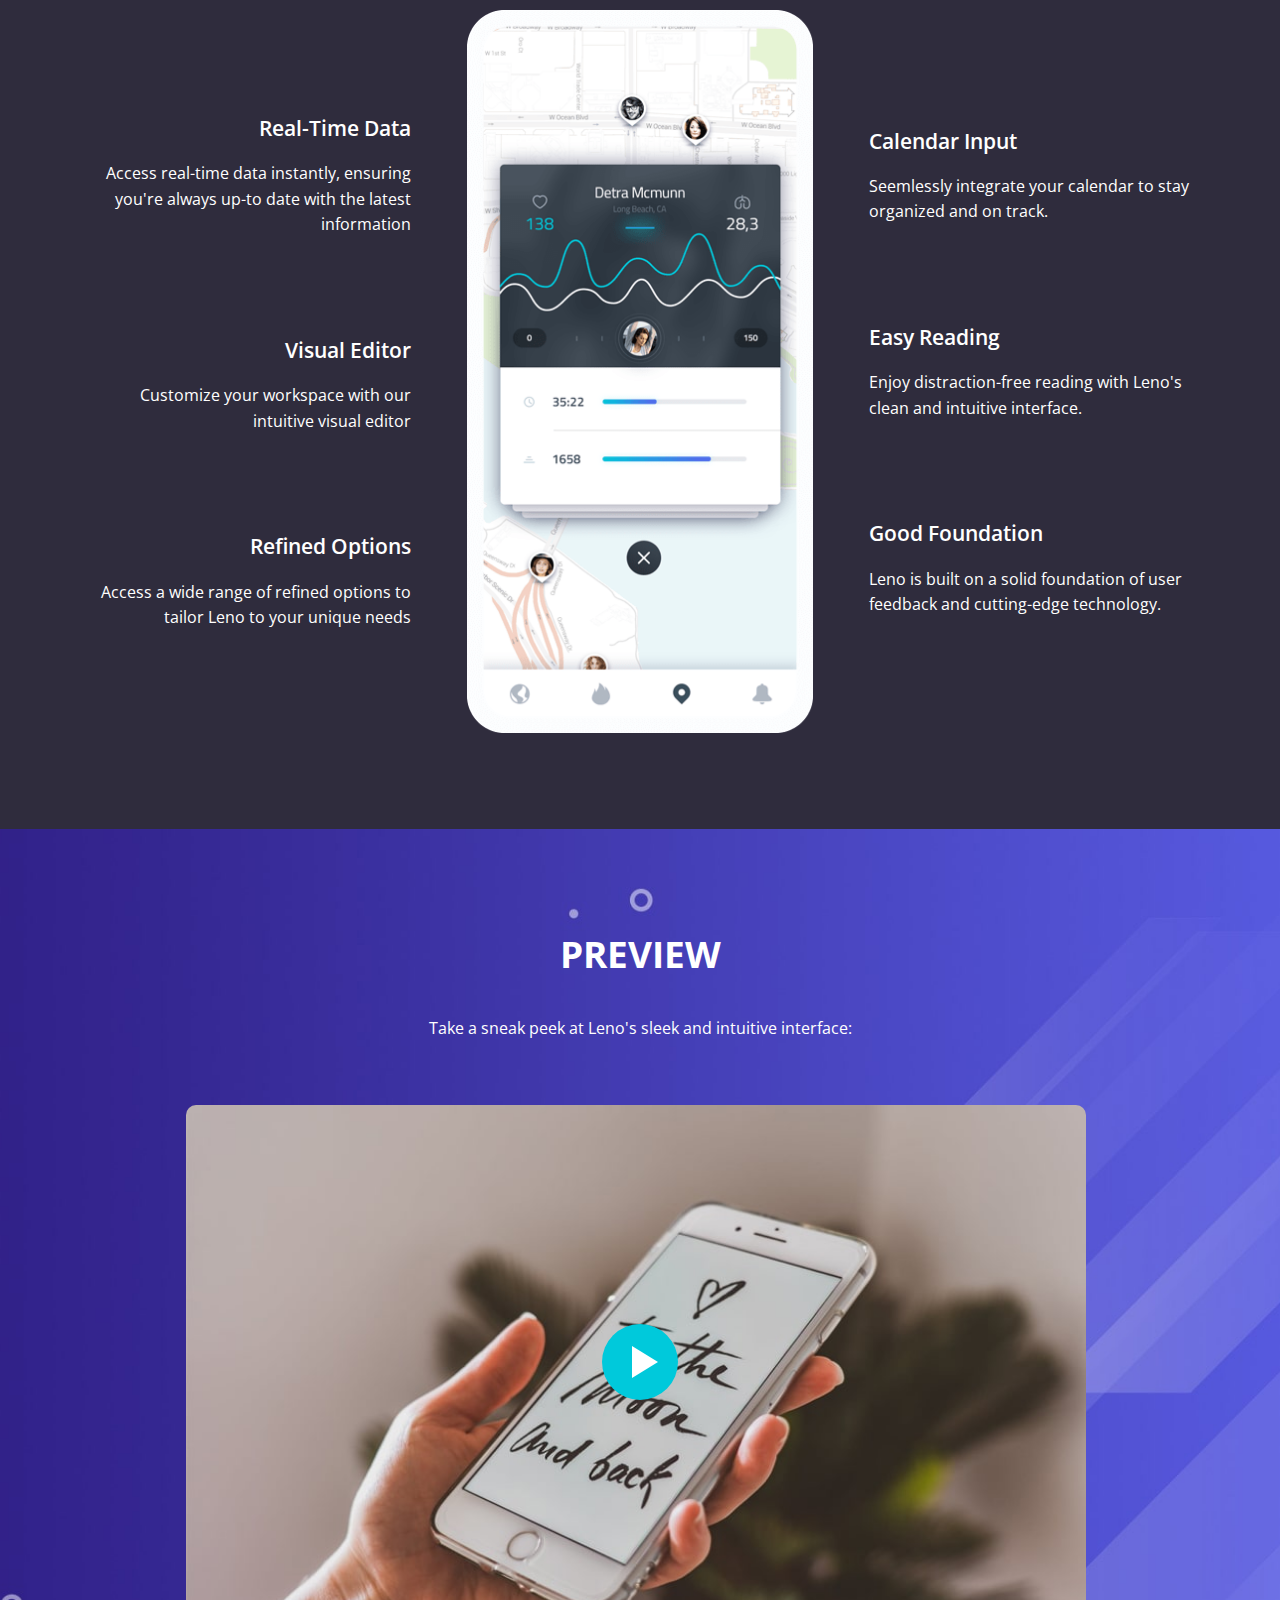
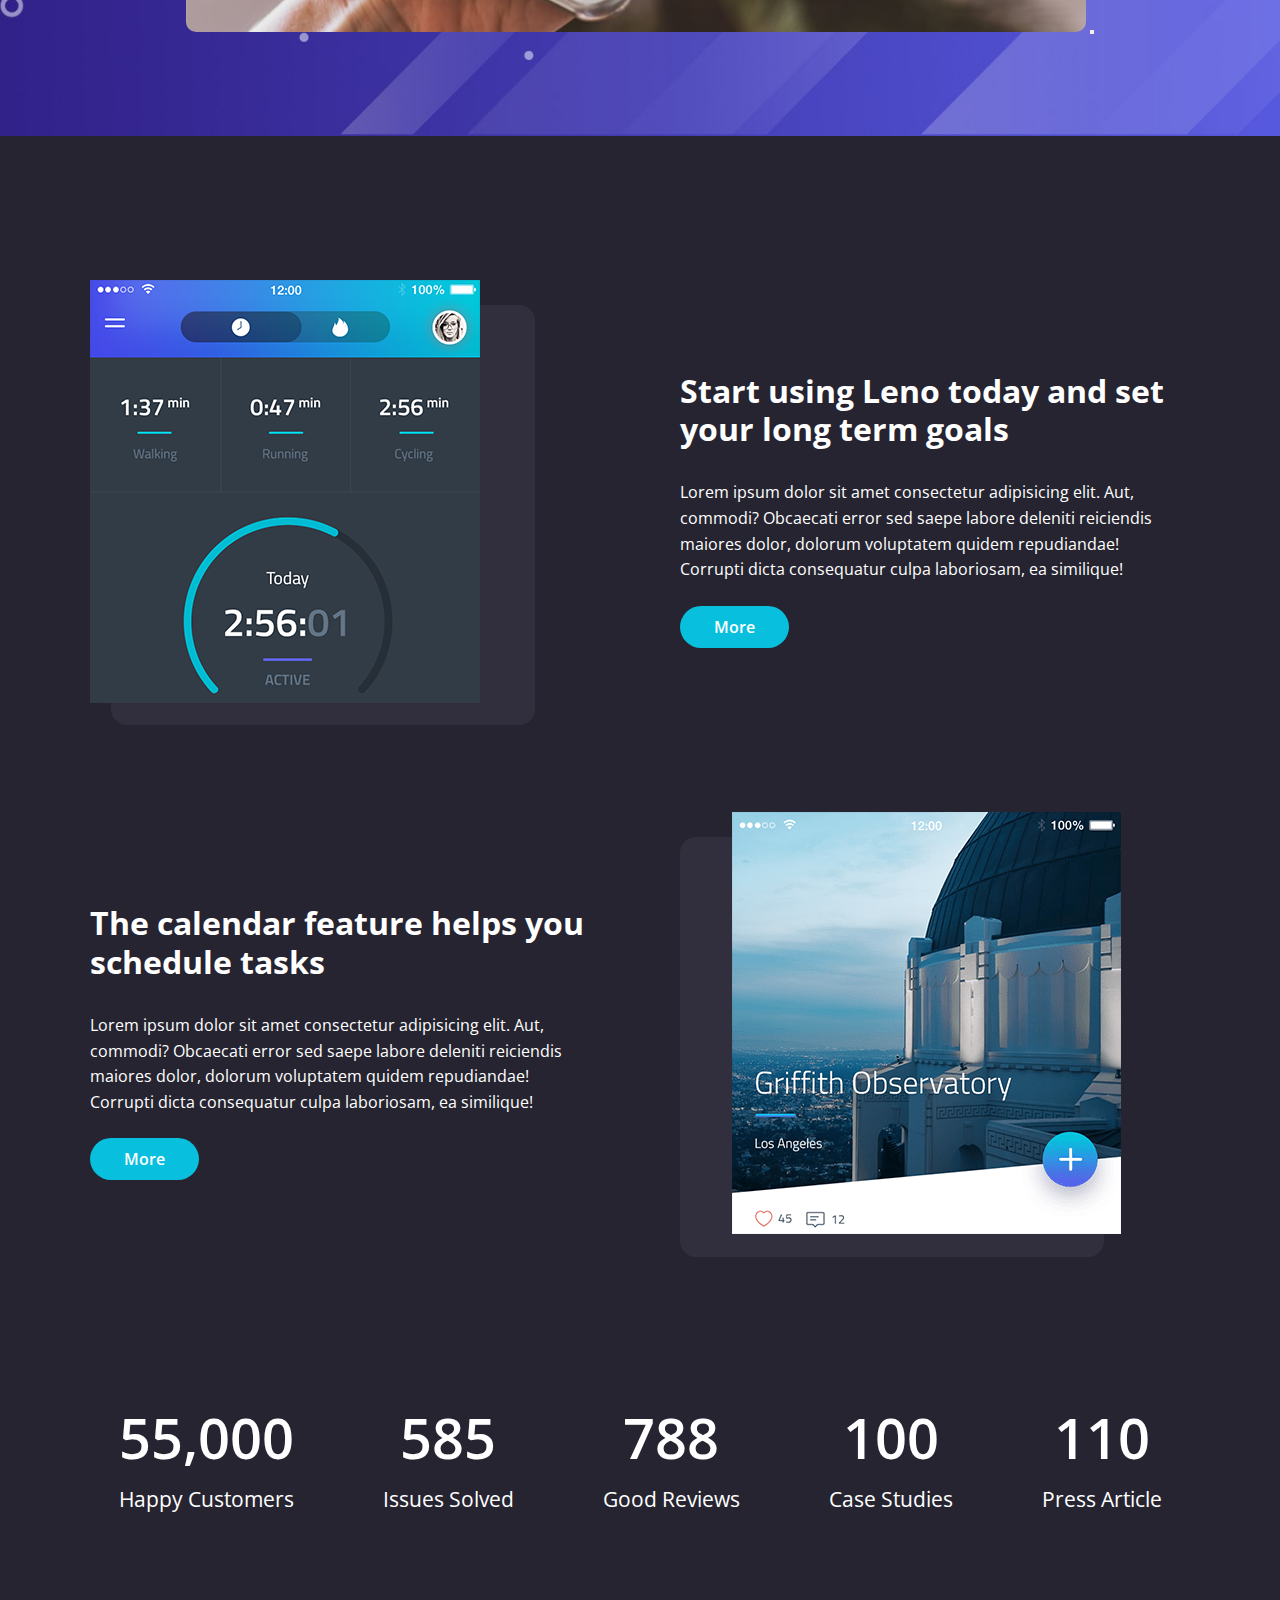
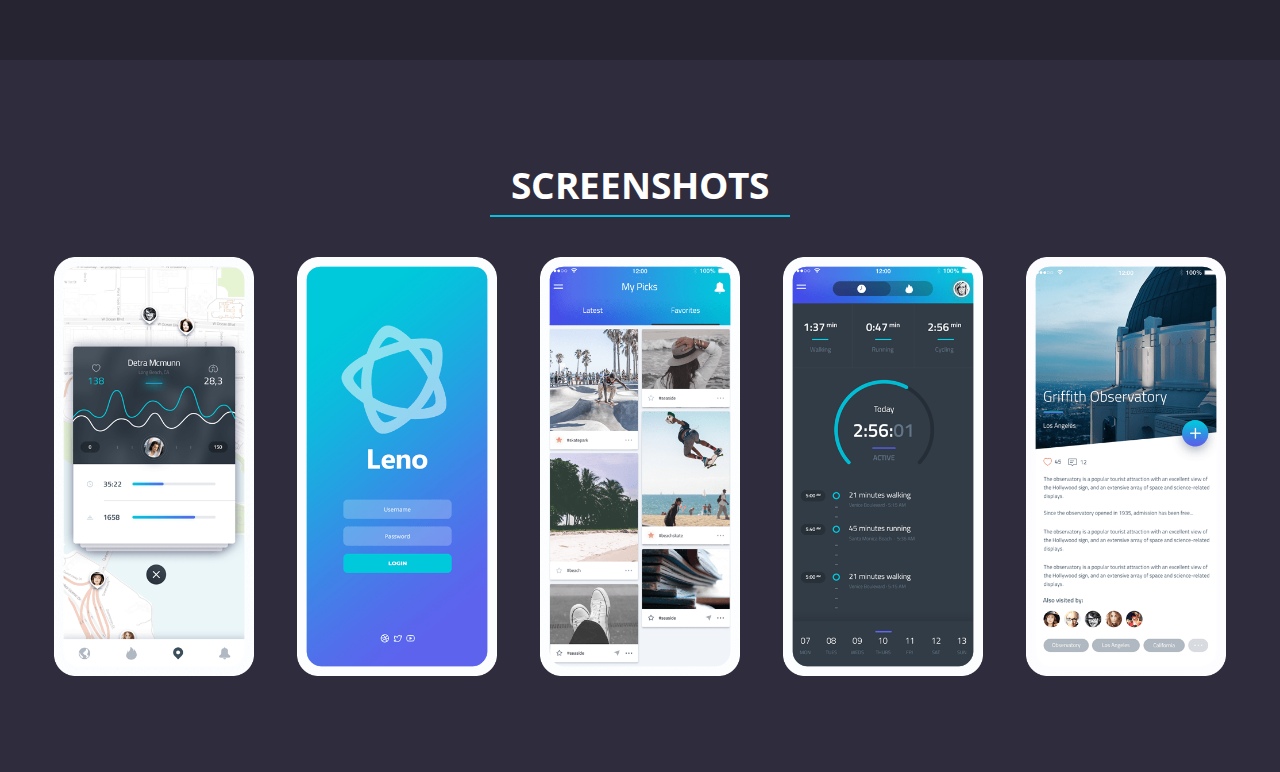
==== commit 3677d1cc: "feat: screenshots section added" ====
--- a/index.html
+++ b/index.html
@@ -357,6 +357,23 @@
 
         </div>
     </section>
+
+    <!-- Screenshots -->
+    <section class="screenshots" id="screenshots">
+        <div class="screenshots__container container">
+            <div class="screenshots__content">
+                <h2 class="screenshots__title">Screenshots</h2>
+
+                <div class="screenshots__images">
+                    <img src="images/screenshot-1.png" alt="Screenshot 1">
+                    <img src="images/screenshot-2.png" alt="Screenshot 2">
+                    <img src="images/screenshot-3.png" alt="Screenshot 3">
+                    <img src="images/screenshot-4.png" alt="Screenshot 4">
+                    <img src="images/screenshot-5.png" alt="Screenshot 5">
+                </div>
+            </div>
+        </div>
+    </section>
     <script src="js/script.js"></script>
 </body>
 
--- a/css/styles.css
+++ b/css/styles.css
@@ -467,6 +467,39 @@
   font-weight: 400;
 }
 
+/* Screenshots */
+.screenshots {
+  padding: 6rem 2rem;
+  background: var(--tetiary-color);
+  text-align: center;
+}
+
+.screenshots__container {
+  max-width: 1200px;
+}
+
+.screenshots__title {
+  font-size: 2.3rem;
+  text-transform: uppercase;
+  border-bottom: 2px solid var(--primary-color);
+  width: 300px;
+  margin: 0 auto 2.5rem;
+}
+
+.screenshots__images {
+  display: flex;
+  justify-content: space-between;
+  gap: 1rem;
+  flex-wrap: wrap;
+}
+
+.screenshots__images img {
+  width: 100%;
+  max-width: 200px;
+  border-radius: 10px;
+  margin: 0 auto;
+}
+
 /* Screens less than 992px */
 @media (max-width: 992px) {
   .hero {
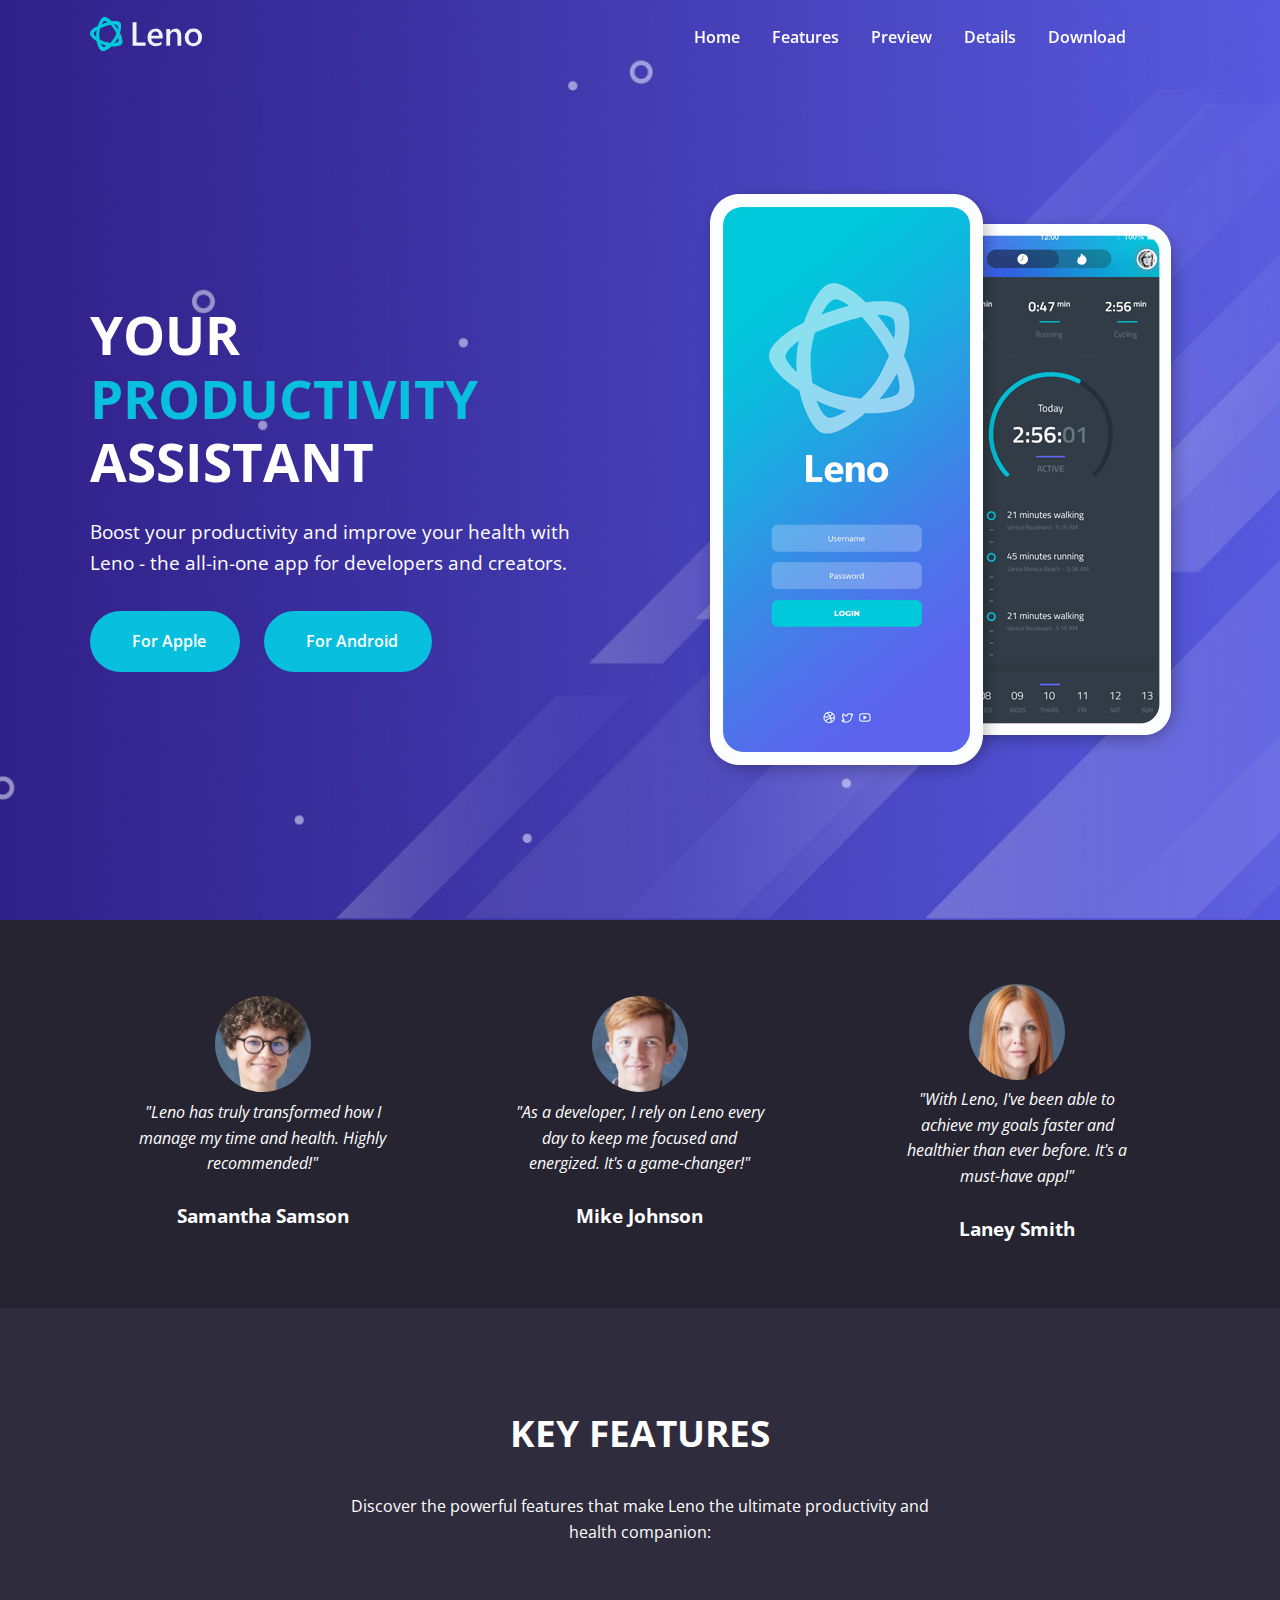
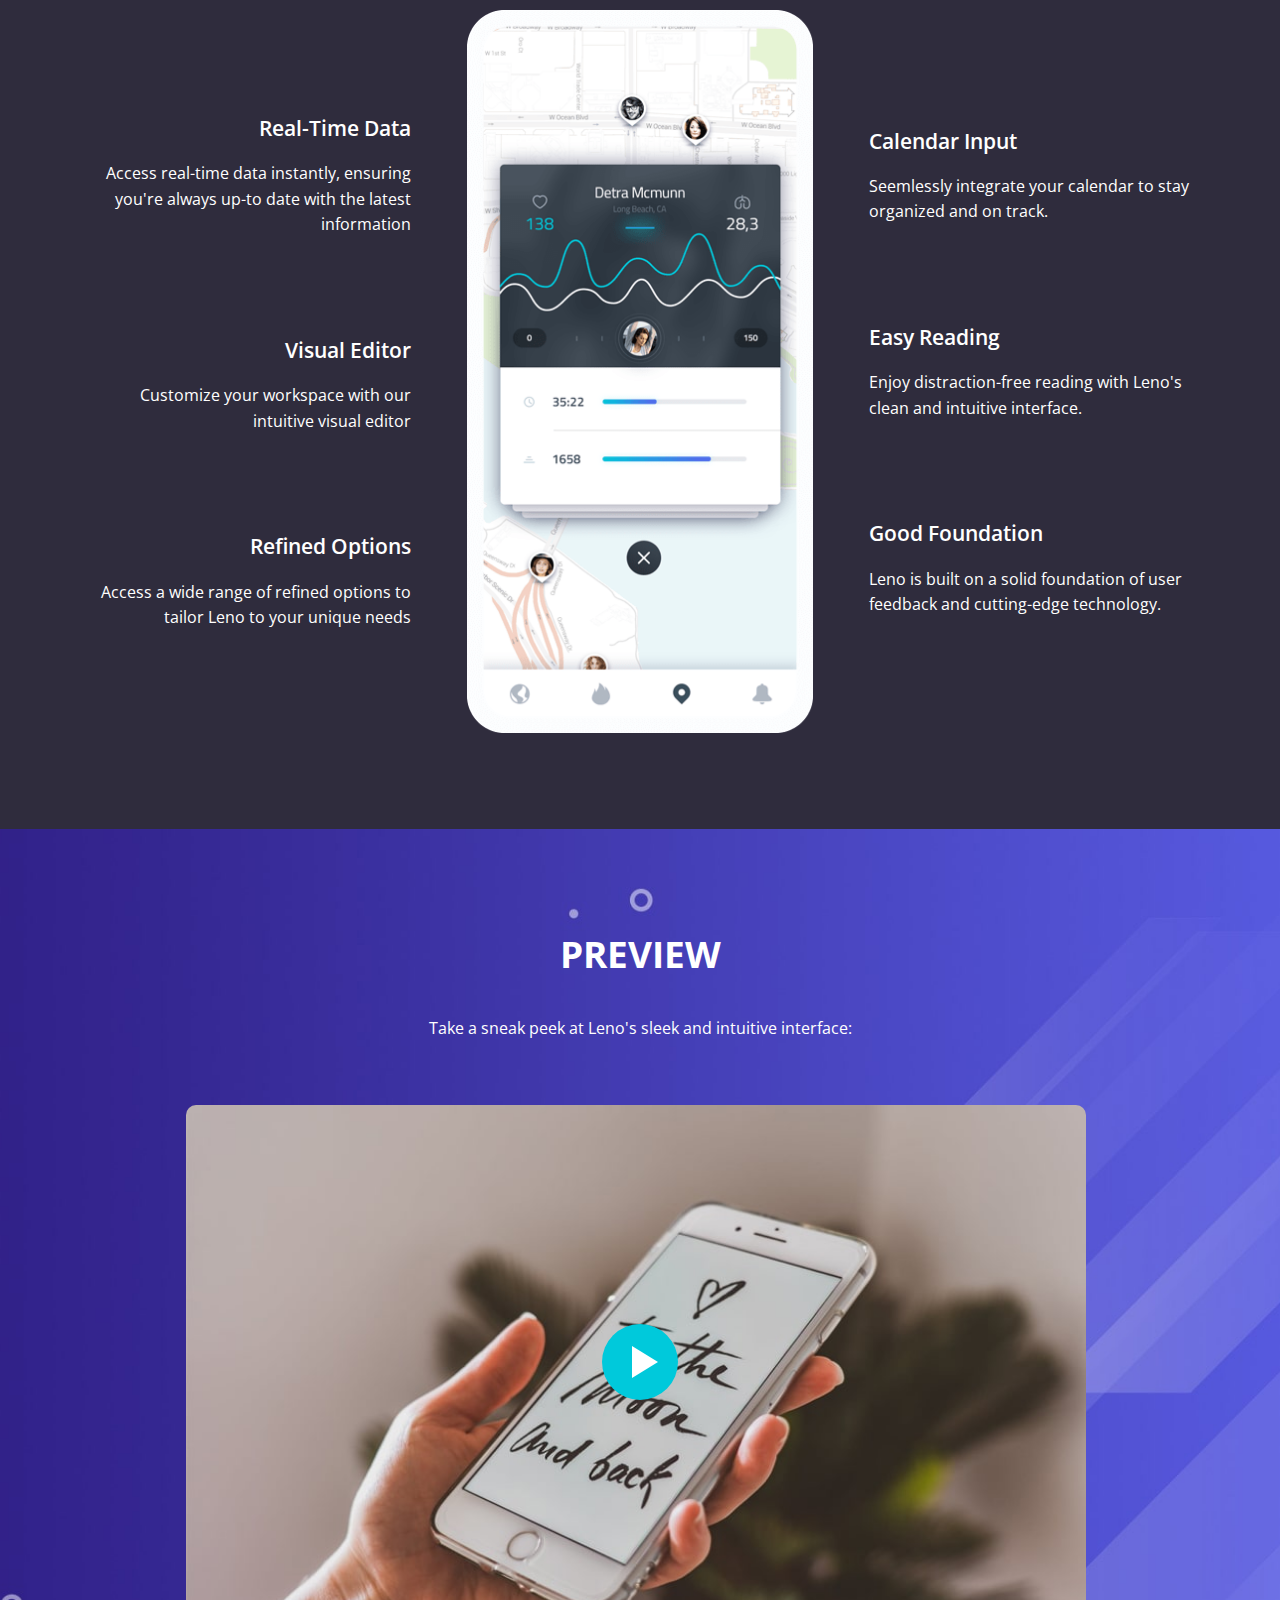
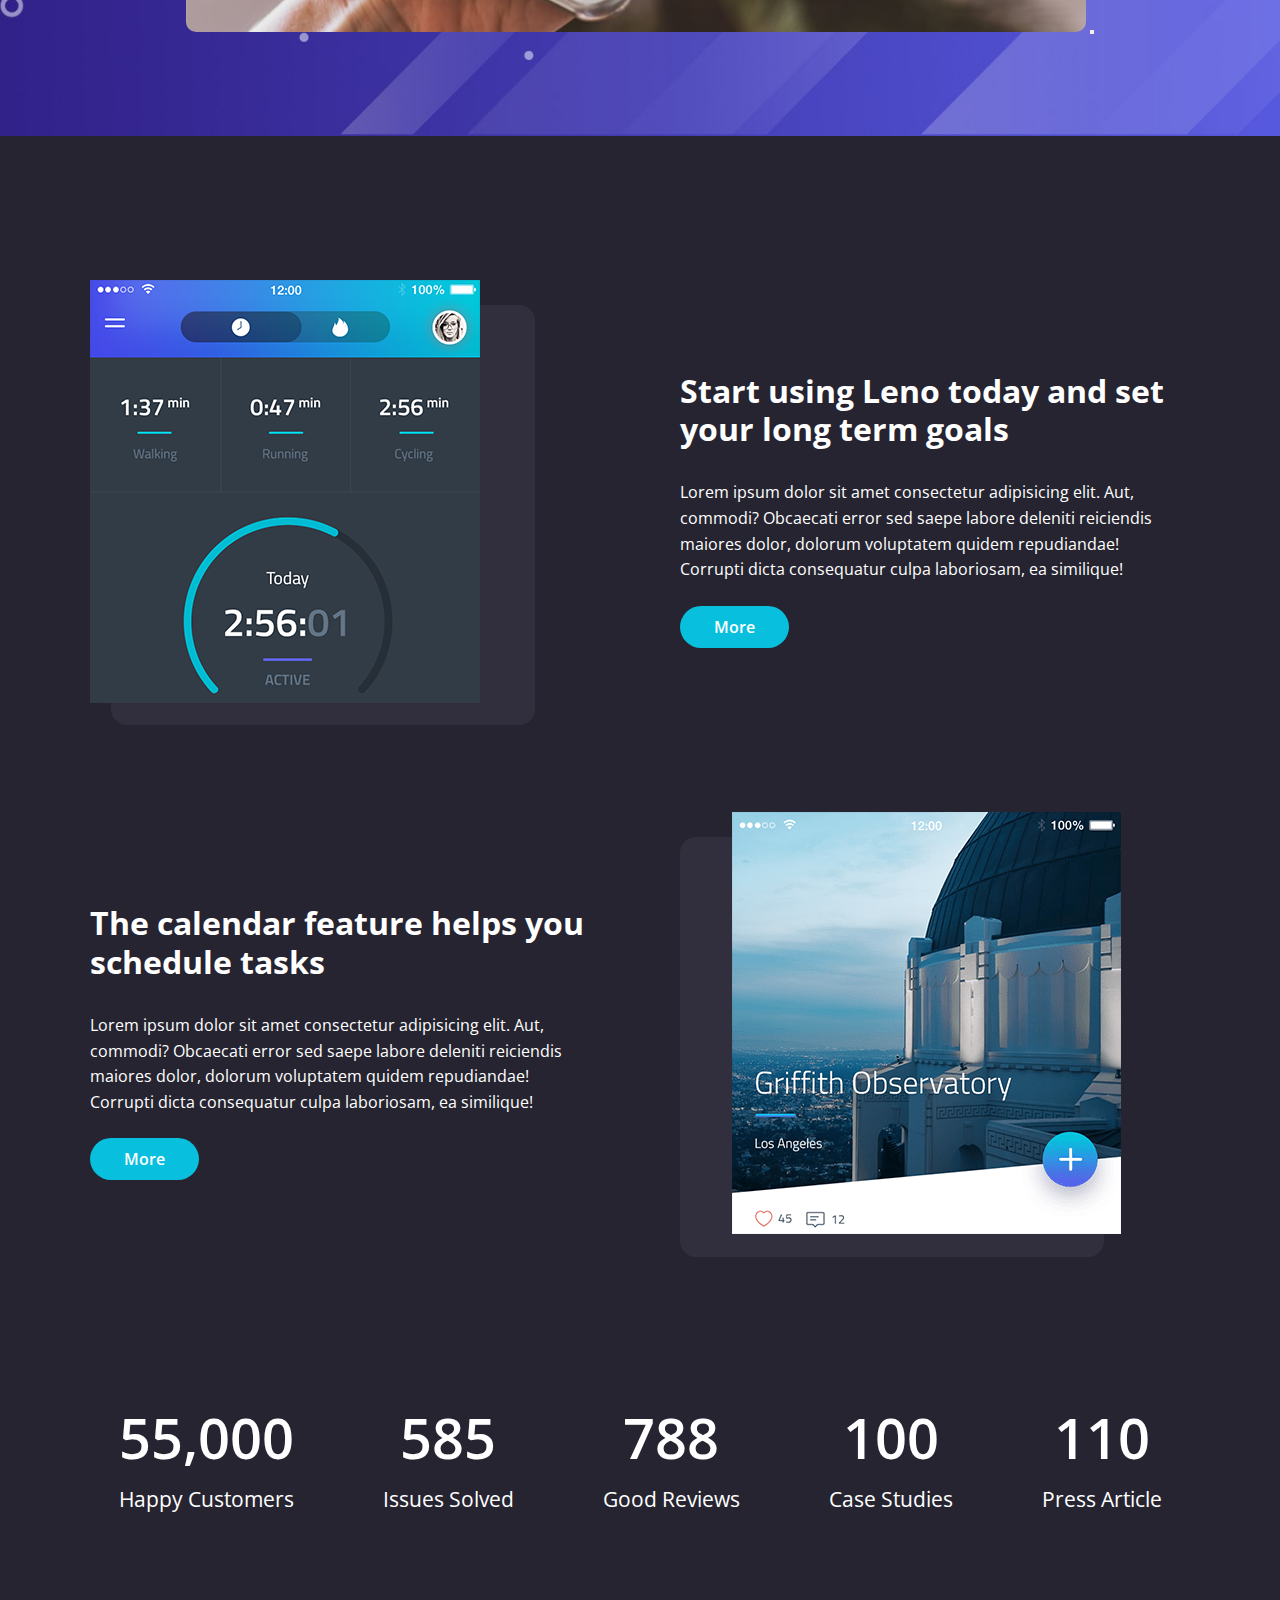
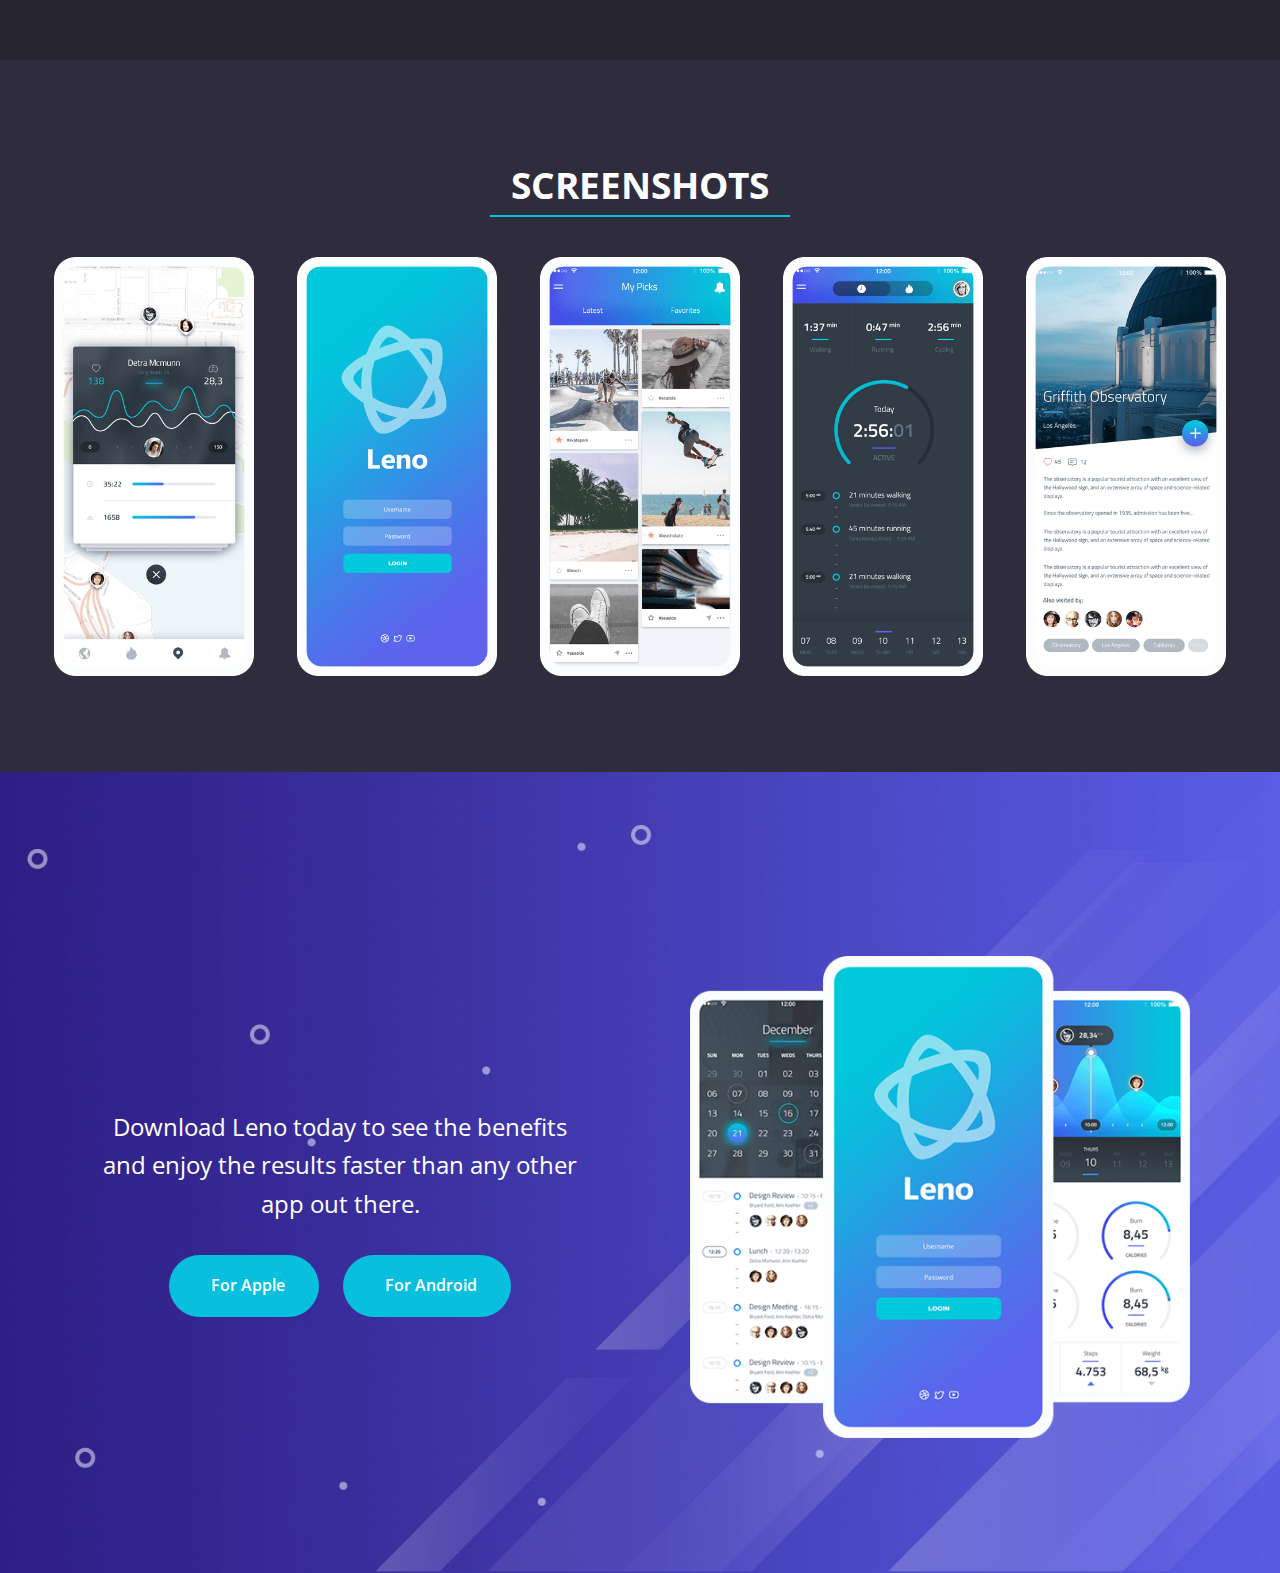
==== commit afcd233c: "feat: download section added" ====
--- a/index.html
+++ b/index.html
@@ -374,6 +374,29 @@
             </div>
         </div>
     </section>
+
+    <!-- Download -->
+    <section class="download" id="download">
+        <div class="download__container container">
+            <div class="download__content">
+                <p class="download__description">Download Leno today to see the benefits and enjoy the results faster
+                    than any other app out there.</p>
+
+                <div class="download__buttons">
+                    <a href="details.html" class="download__button btn">
+                        <i class="fa-brands fa-apple"></i> For Apple
+                    </a>
+                    <a href="details.html" class="download__button btn">
+                        <i class="fa-brands fa-android"></i> For Android
+                    </a>
+                </div>
+            </div>
+
+            <div class="download__image">
+                <img src="images/download.png" alt="Leno App">
+            </div>
+        </div>
+    </section>
     <script src="js/script.js"></script>
 </body>
 
--- a/css/styles.css
+++ b/css/styles.css
@@ -500,6 +500,52 @@
   margin: 0 auto;
 }
 
+/* Download */
+.download {
+  padding: 11.5rem 2rem 8rem;
+  background: linear-gradient(rgba(0, 0, 0, 0), rgba(0, 0, 0, 0)),
+    url("../images/download-background.jpg") center center/cover no-repeat;
+}
+
+.download__container {
+  display: flex;
+  justify-content: space-between;
+  align-items: center;
+  gap: 2rem;
+}
+
+.download__content {
+  max-width: 500px;
+}
+
+.download__description {
+  margin-top: 1.5rem;
+  font-size: 1.5rem;
+  line-height: 1.6;
+  text-align: center;
+}
+
+.download__image img {
+  width: 100%;
+  max-width: 500px;
+}
+
+.download__buttons {
+  display: flex;
+  align-items: center;
+  justify-content: center;
+  gap: 1.5rem;
+  margin-top: 2rem;
+}
+
+.download__button {
+  padding: 1rem 2rem;
+}
+
+.download__button i {
+  margin-right: 0.5rem;
+}
+
 /* Screens less than 992px */
 @media (max-width: 992px) {
   .hero {
@@ -596,6 +642,32 @@
     gap: 2rem;
     margin-top: 4rem;
   }
+
+  .download {
+    padding-top: 10rem;
+    text-align: center;
+  }
+
+  .download__container {
+    flex-direction: column;
+  }
+
+  .download__title {
+    font-size: 2.3rem;
+  }
+
+  .download .download__buttons {
+    flex-direction: column;
+    margin-top: 3rem;
+  }
+
+  .download .download__button {
+    width: 100%;
+  }
+
+  .download__button {
+    padding: 0.7rem;
+  }
 }
 
 /* Screens less than 768px */
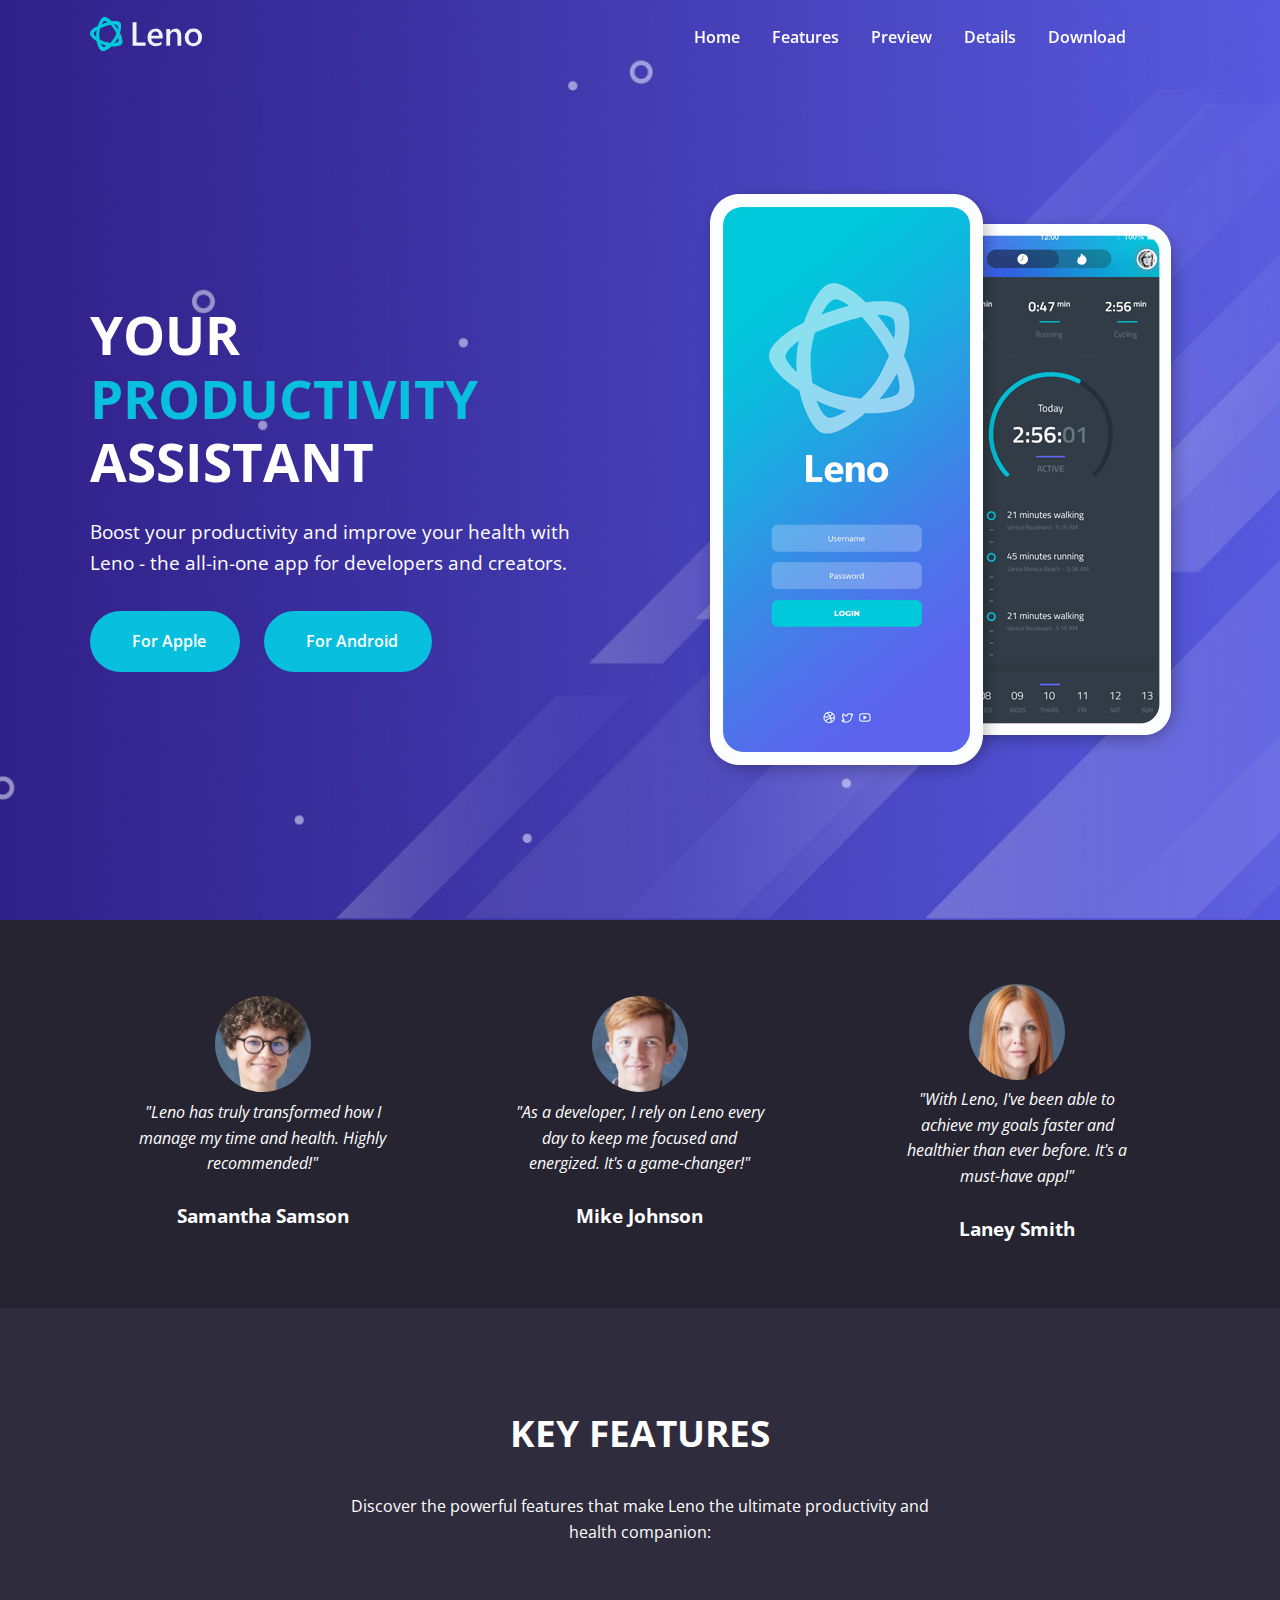
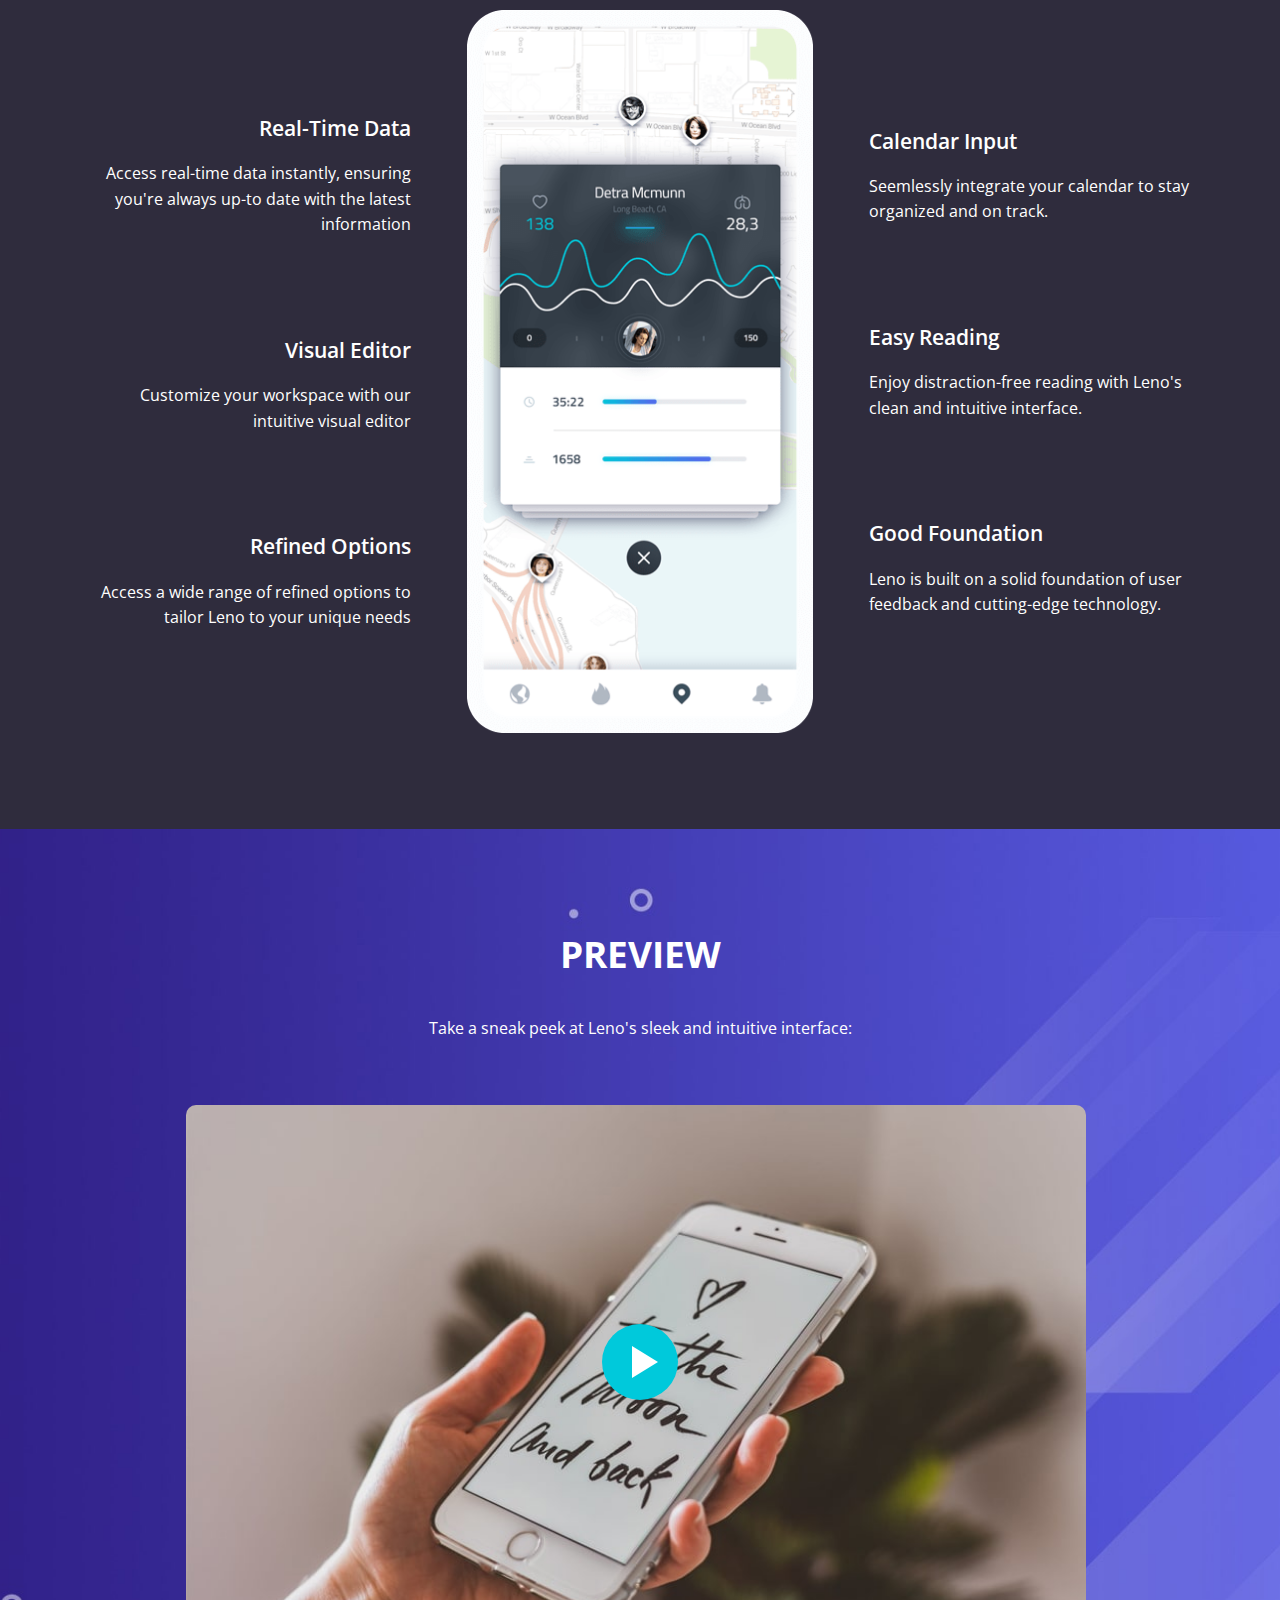
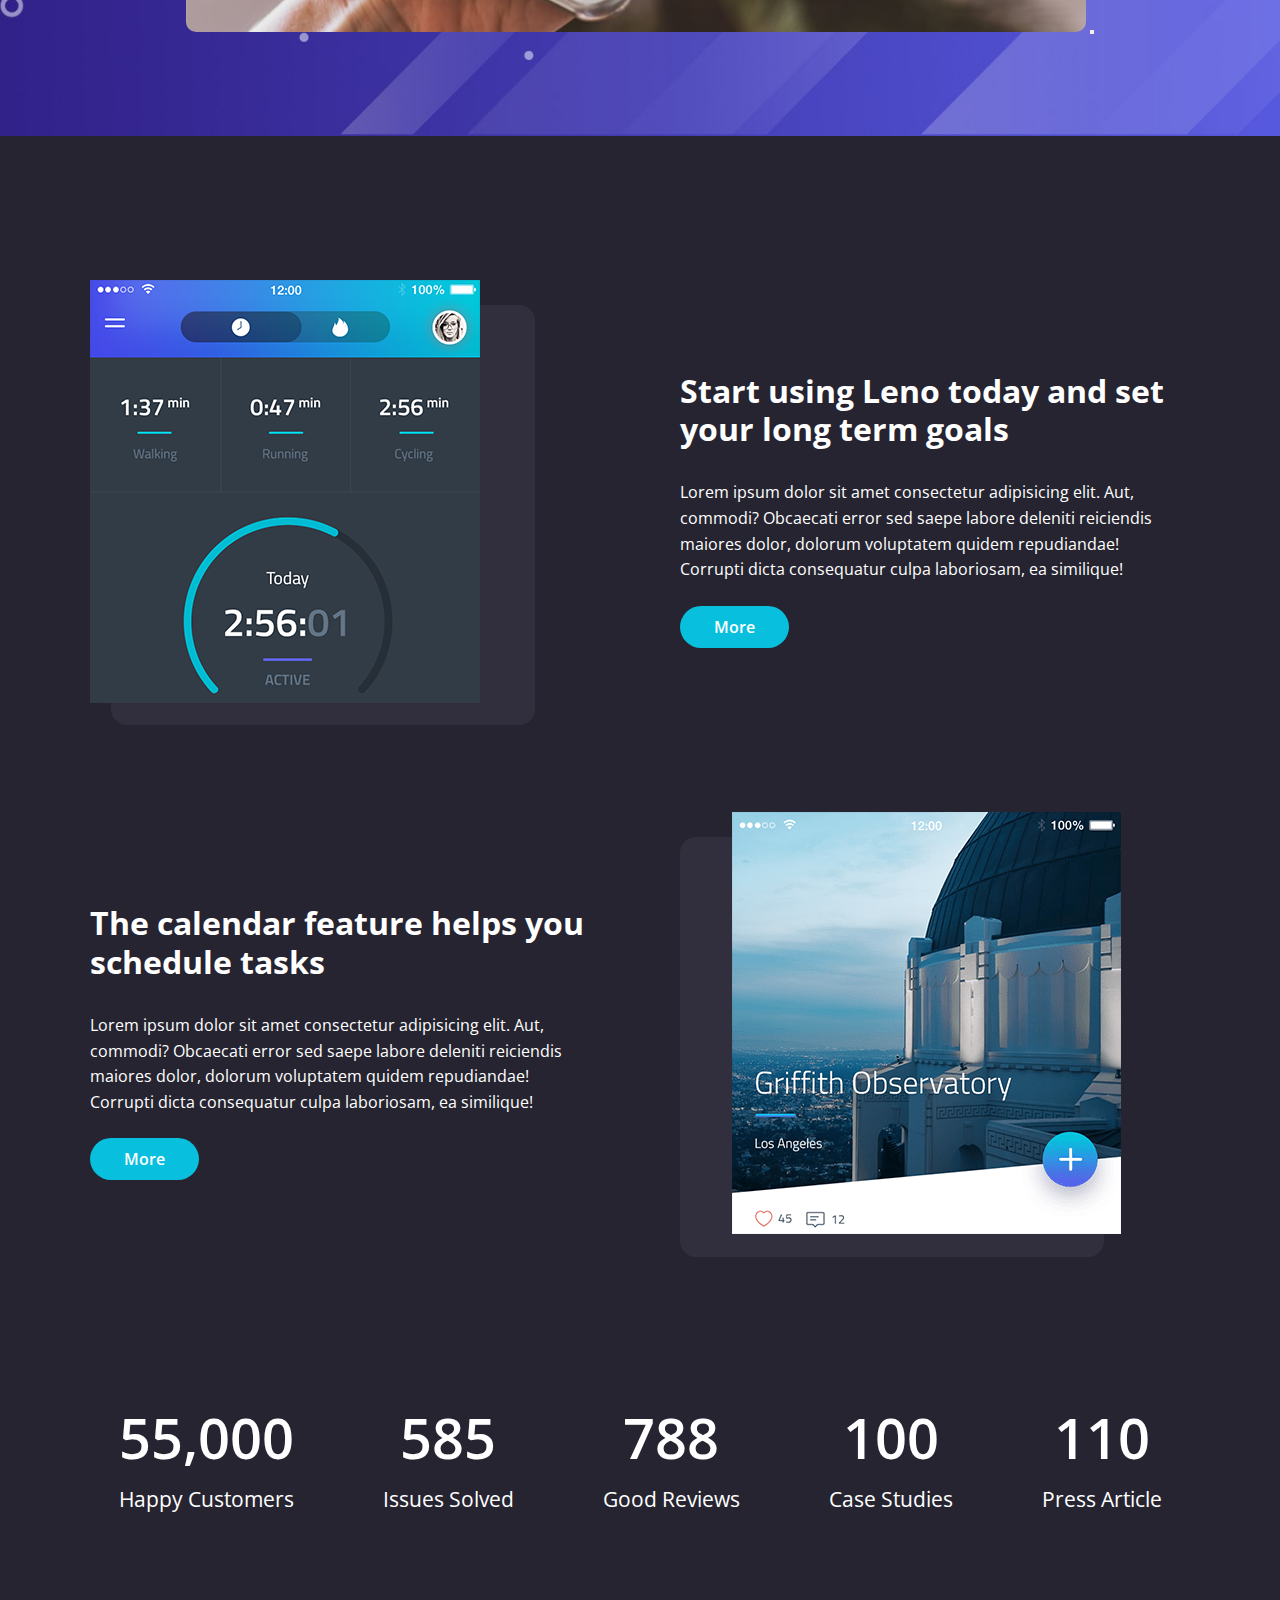
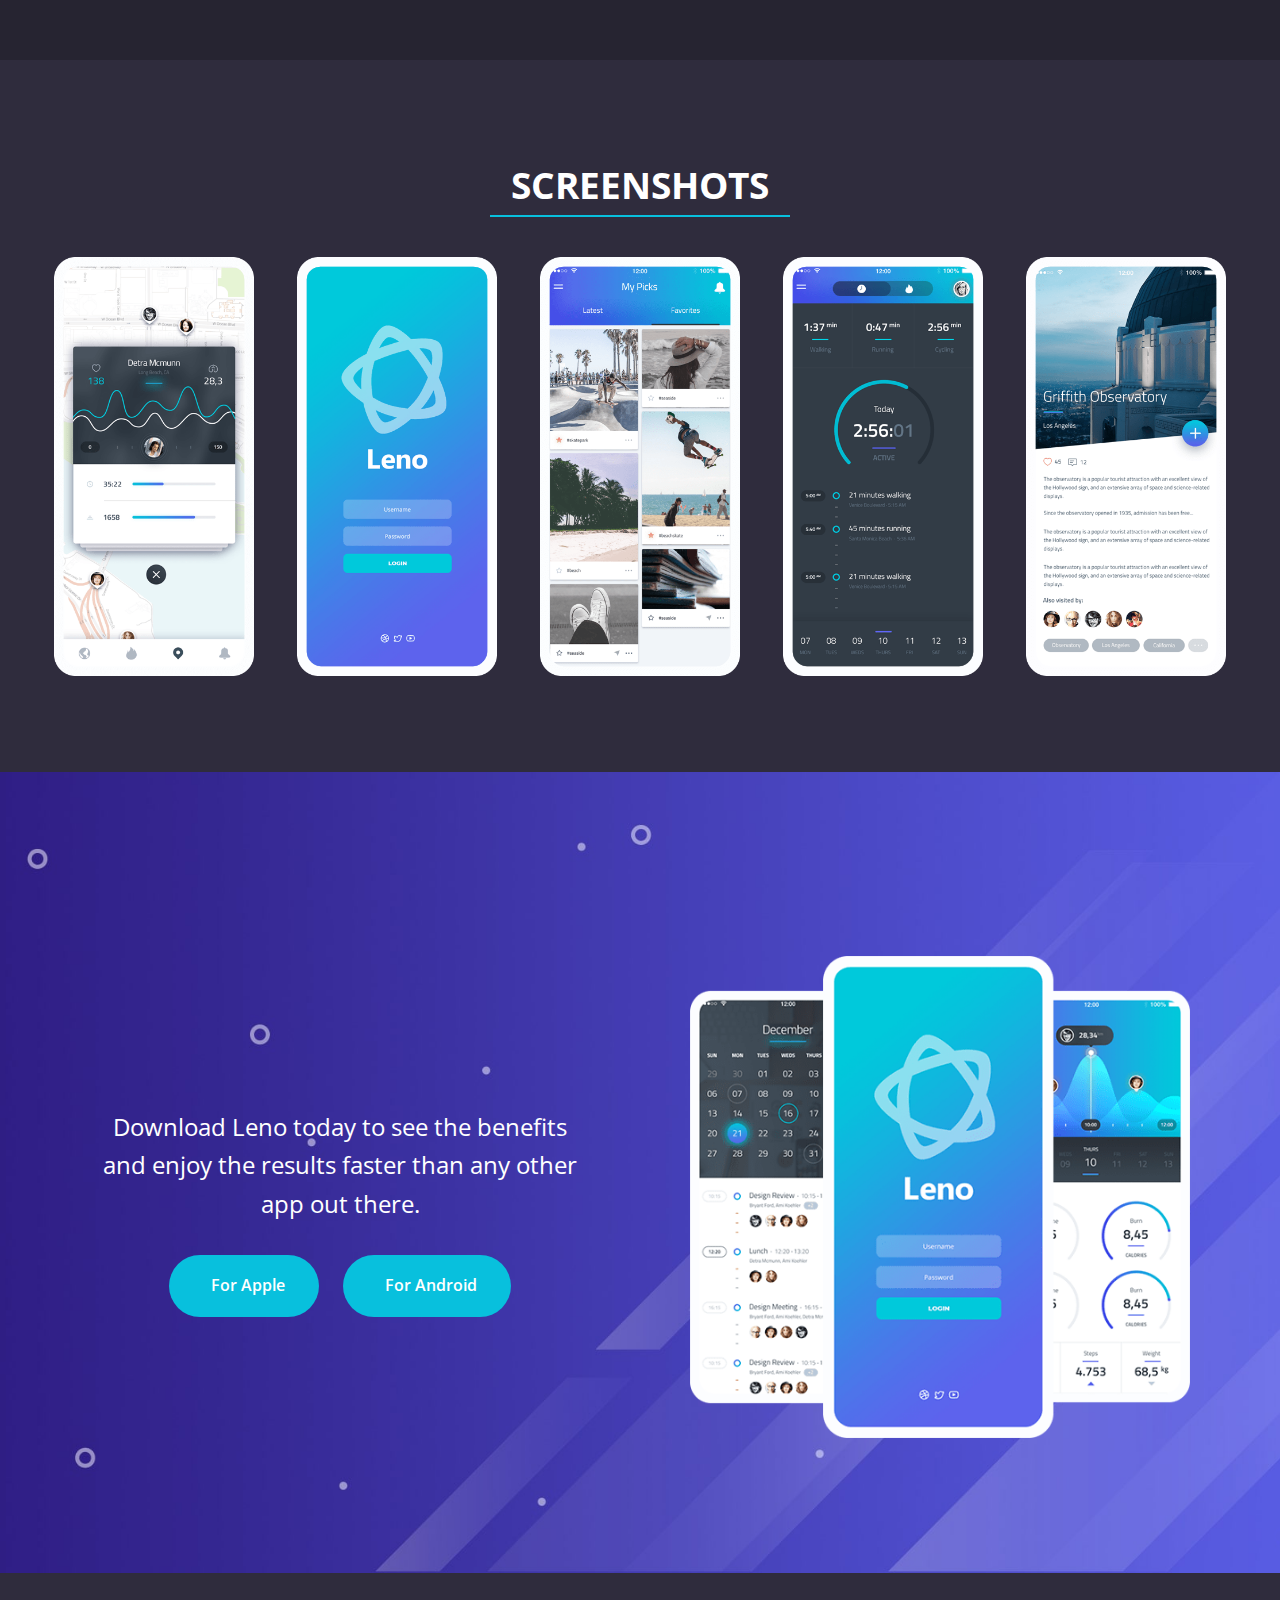
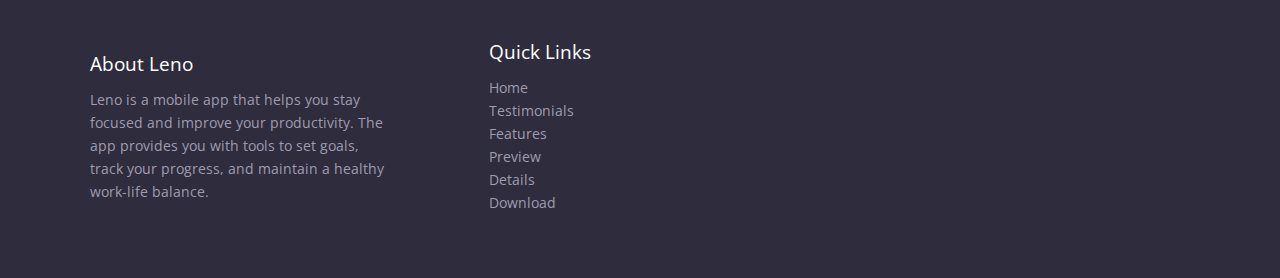
==== commit d6c3c130: "feat: footer section added" ====
--- a/index.html
+++ b/index.html
@@ -397,6 +397,60 @@
             </div>
         </div>
     </section>
+
+    <!-- Footer -->
+    <footer class="footer">
+        <div class="footer__container container">
+            <div class="footer__about">
+                <div class="footer__title">About Leno</div>
+                <div class="footer__description">Leno is a mobile app that helps you stay focused and improve your
+                    productivity. The app provides you with tools to set goals, track your progress, and maintain a
+                    healthy work-life balance.</div>
+            </div>
+
+            <div class="footer__links">
+                <div class="footer__title">Quick Links</div>
+                <ul class="footer__links-list">
+                    <li class="footer__links-item">
+                        <a href="#home" class="footer__links-link">Home</a>
+                    </li>
+                    <li class="footer__links-item">
+                        <a href="#testimonials" class="footer__links-link">Testimonials</a>
+                    </li>
+                    <li class="footer__links-item">
+                        <a href="#features" class="footer__links-link">Features</a>
+                    </li>
+                    <li class="footer__links-item">
+                        <a href="#preview" class="footer__links-link">Preview</a>
+                    </li>
+                    <li class="footer__links-item">
+                        <a href="#details" class="footer__links-link">Details</a>
+                    </li>
+                    <li class="footer__links-item">
+                        <a href="#download" class="footer__links-link">Download</a>
+                    </li>
+                </ul>
+            </div>
+
+            <div class="footer__social">
+                <a href="#" class="footer__social-link">
+                    <i class="fa-brands fa-facebook fa-3x"></i>
+                </a>
+
+                <a href="#" class="footer__social-link">
+                    <i class="fa-brands fa-twitter fa-3x"></i>
+                </a>
+
+                <a href="#" class="footer__social-link">
+                    <i class="fa-brands fa-instagram fa-3x"></i>
+                </a>
+
+                <a href="#" class="footer__social-link">
+                    <i class="fa-brands fa-linkedin fa-3x"></i>
+                </a>
+            </div>
+        </div>
+    </footer>
     <script src="js/script.js"></script>
 </body>
 
--- a/css/styles.css
+++ b/css/styles.css
@@ -546,6 +546,42 @@
   margin-right: 0.5rem;
 }
 
+/* Footer */
+.footer {
+  padding: 4rem 2rem;
+  background: var(--tetiary-color);
+  color: #9f9caf;
+  font-size: 0.9rem;
+}
+
+.footer a {
+  color: #9f9caf;
+}
+
+.footer a:hover {
+  color: #fff;
+}
+
+.footer__container {
+  display: grid;
+  grid-template-columns: repeat(3, 1fr);
+  justify-content: space-between;
+  align-items: center;
+  gap: 6rem;
+}
+
+.footer__title {
+  font-size: 1.2rem;
+  margin-bottom: 0.5rem;
+  color: #fff;
+}
+
+.footer__social {
+  display: flex;
+  justify-content: center;
+  gap: 1.5rem;
+}
+
 /* Screens less than 992px */
 @media (max-width: 992px) {
   .hero {
@@ -668,6 +704,17 @@
   .download__button {
     padding: 0.7rem;
   }
+
+  .footer {
+    font-size: 1rem;
+  }
+
+  .footer__container {
+    grid-template-columns: 1fr;
+    text-align: center;
+    gap: 3rem;
+    max-width: 600px;
+  }
 }
 
 /* Screens less than 768px */
